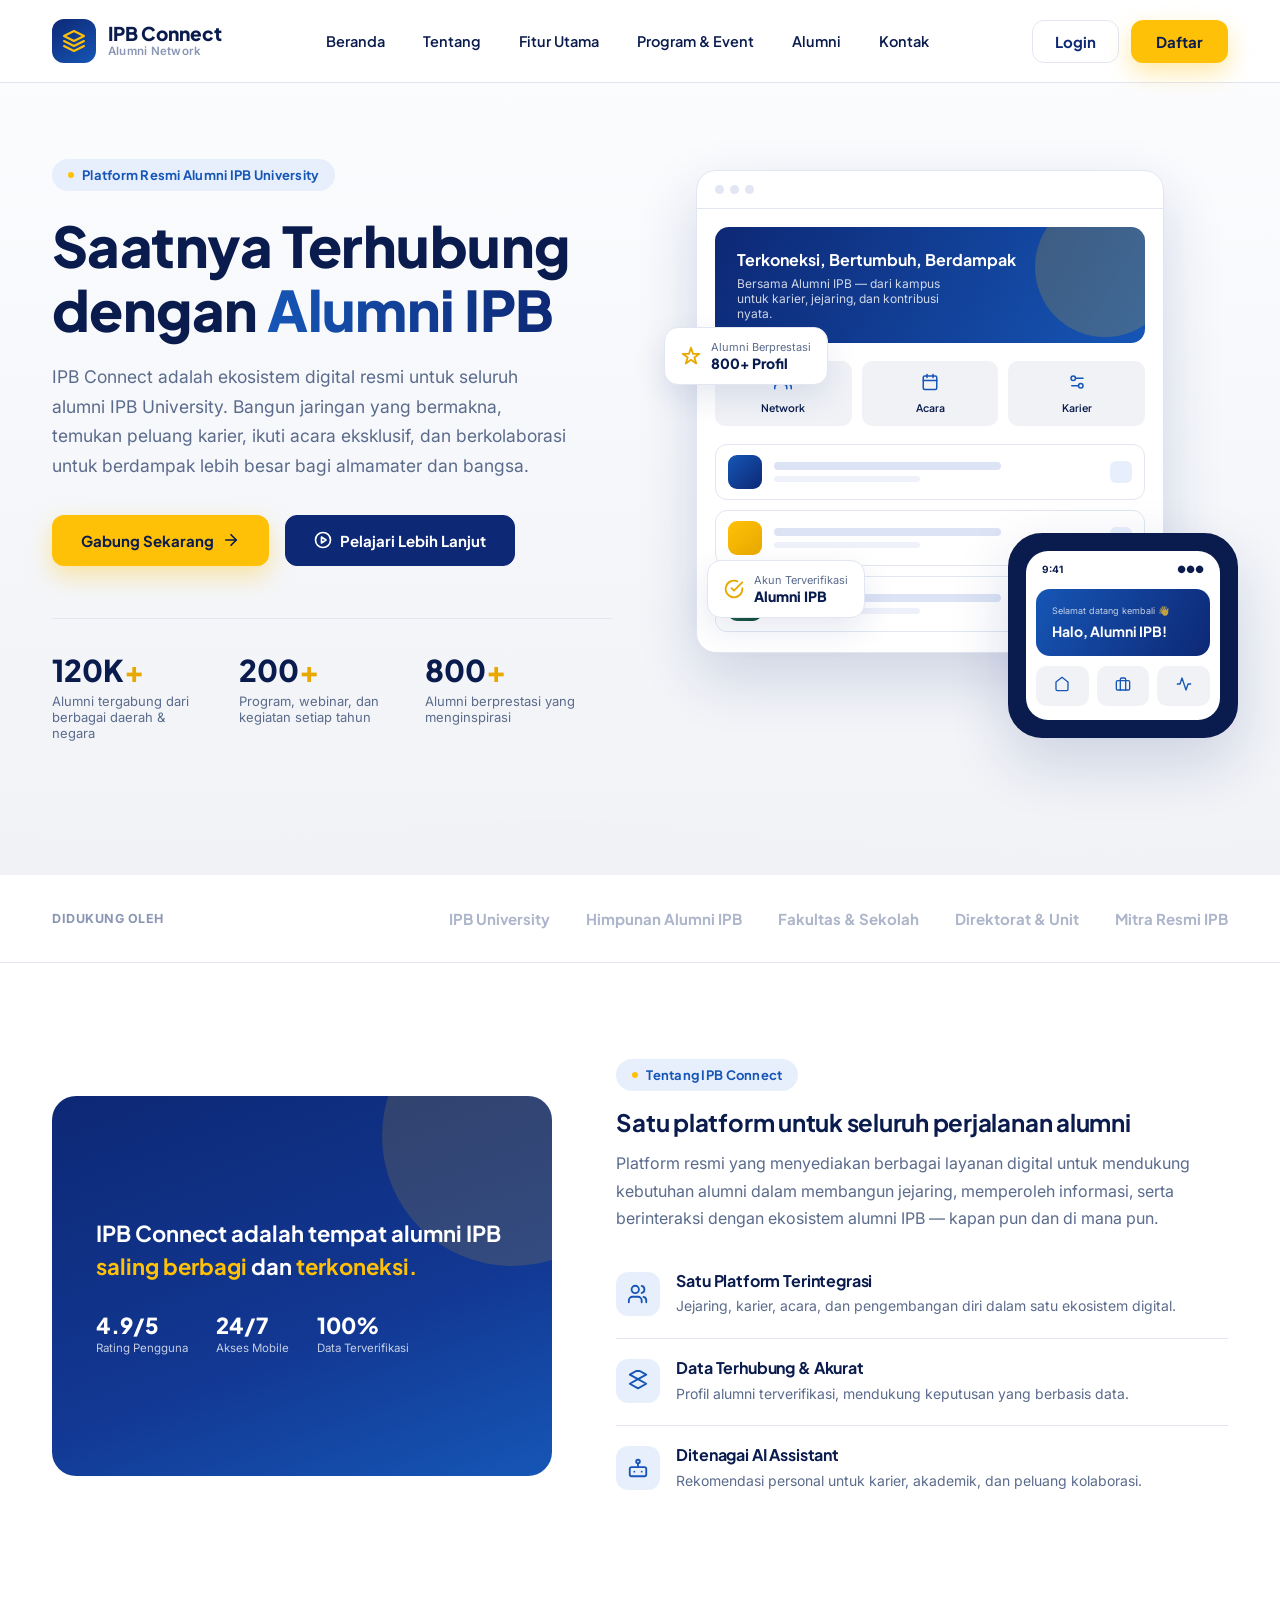
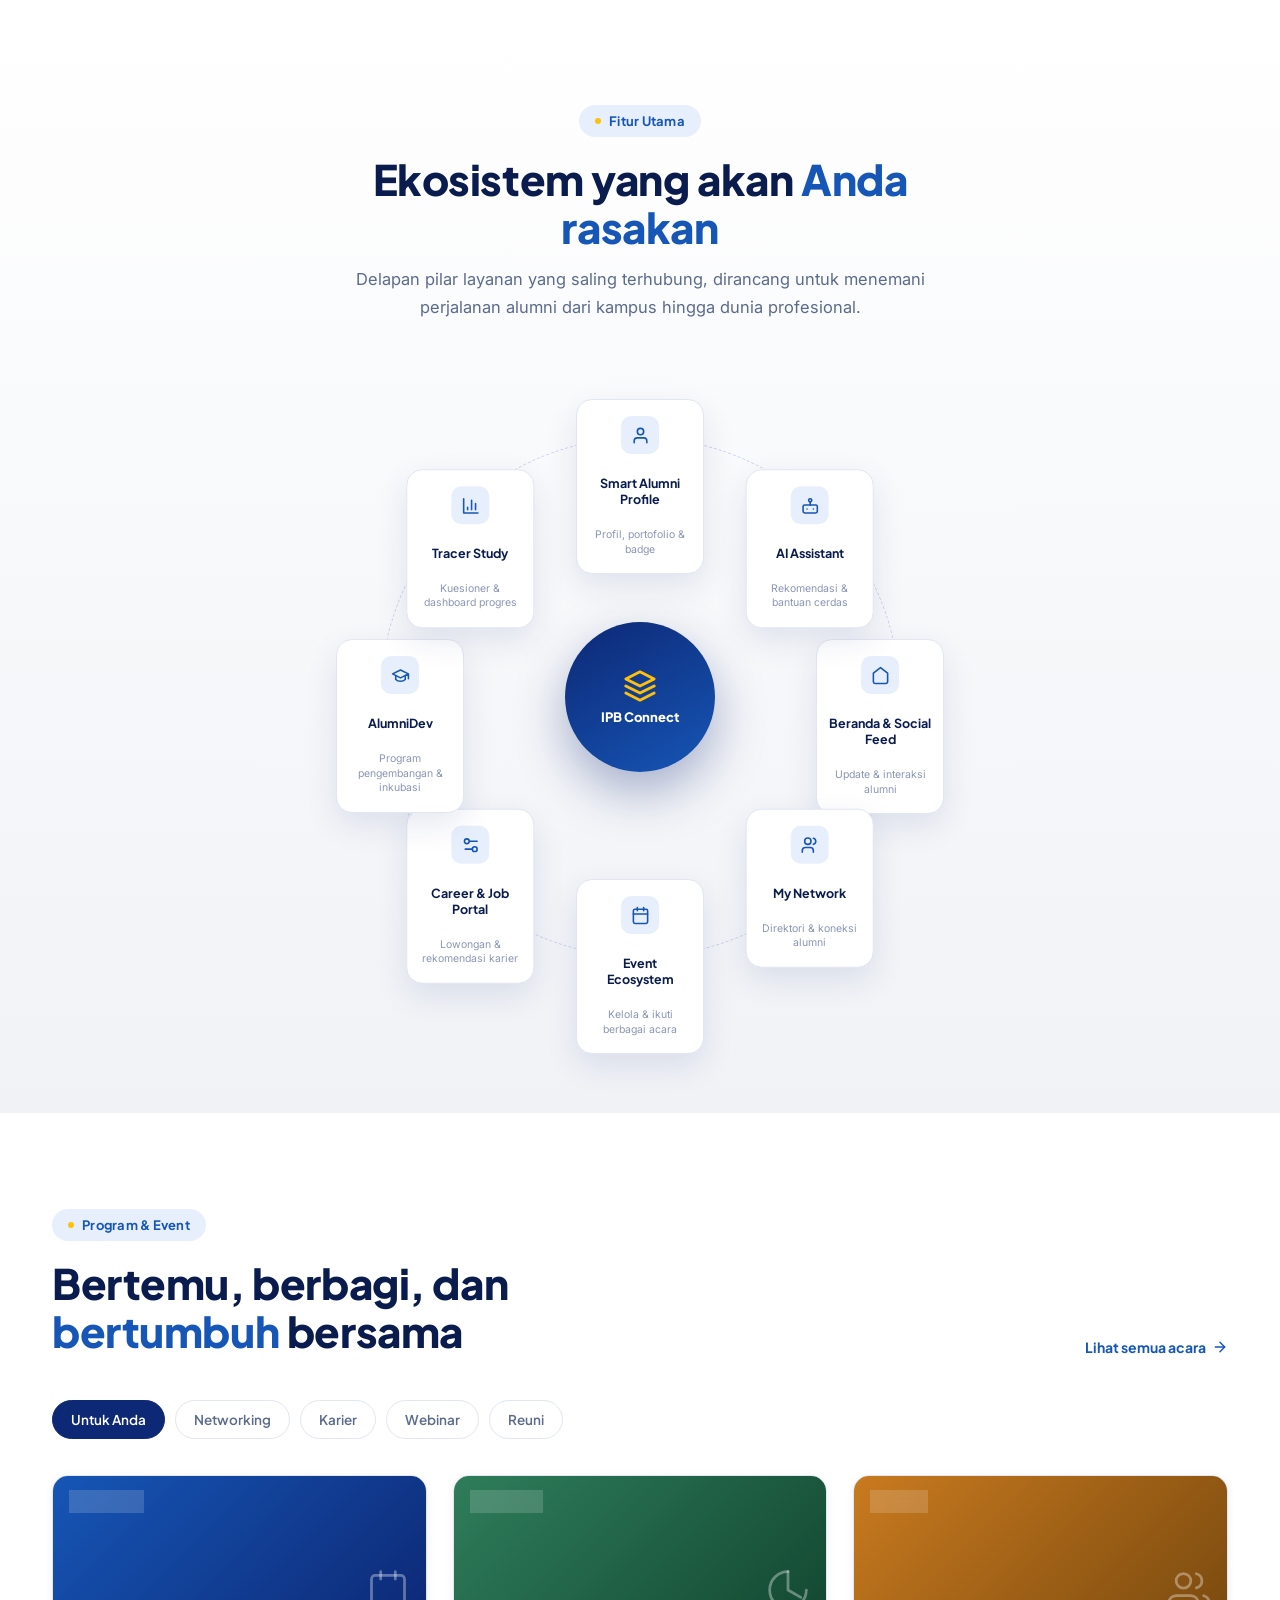
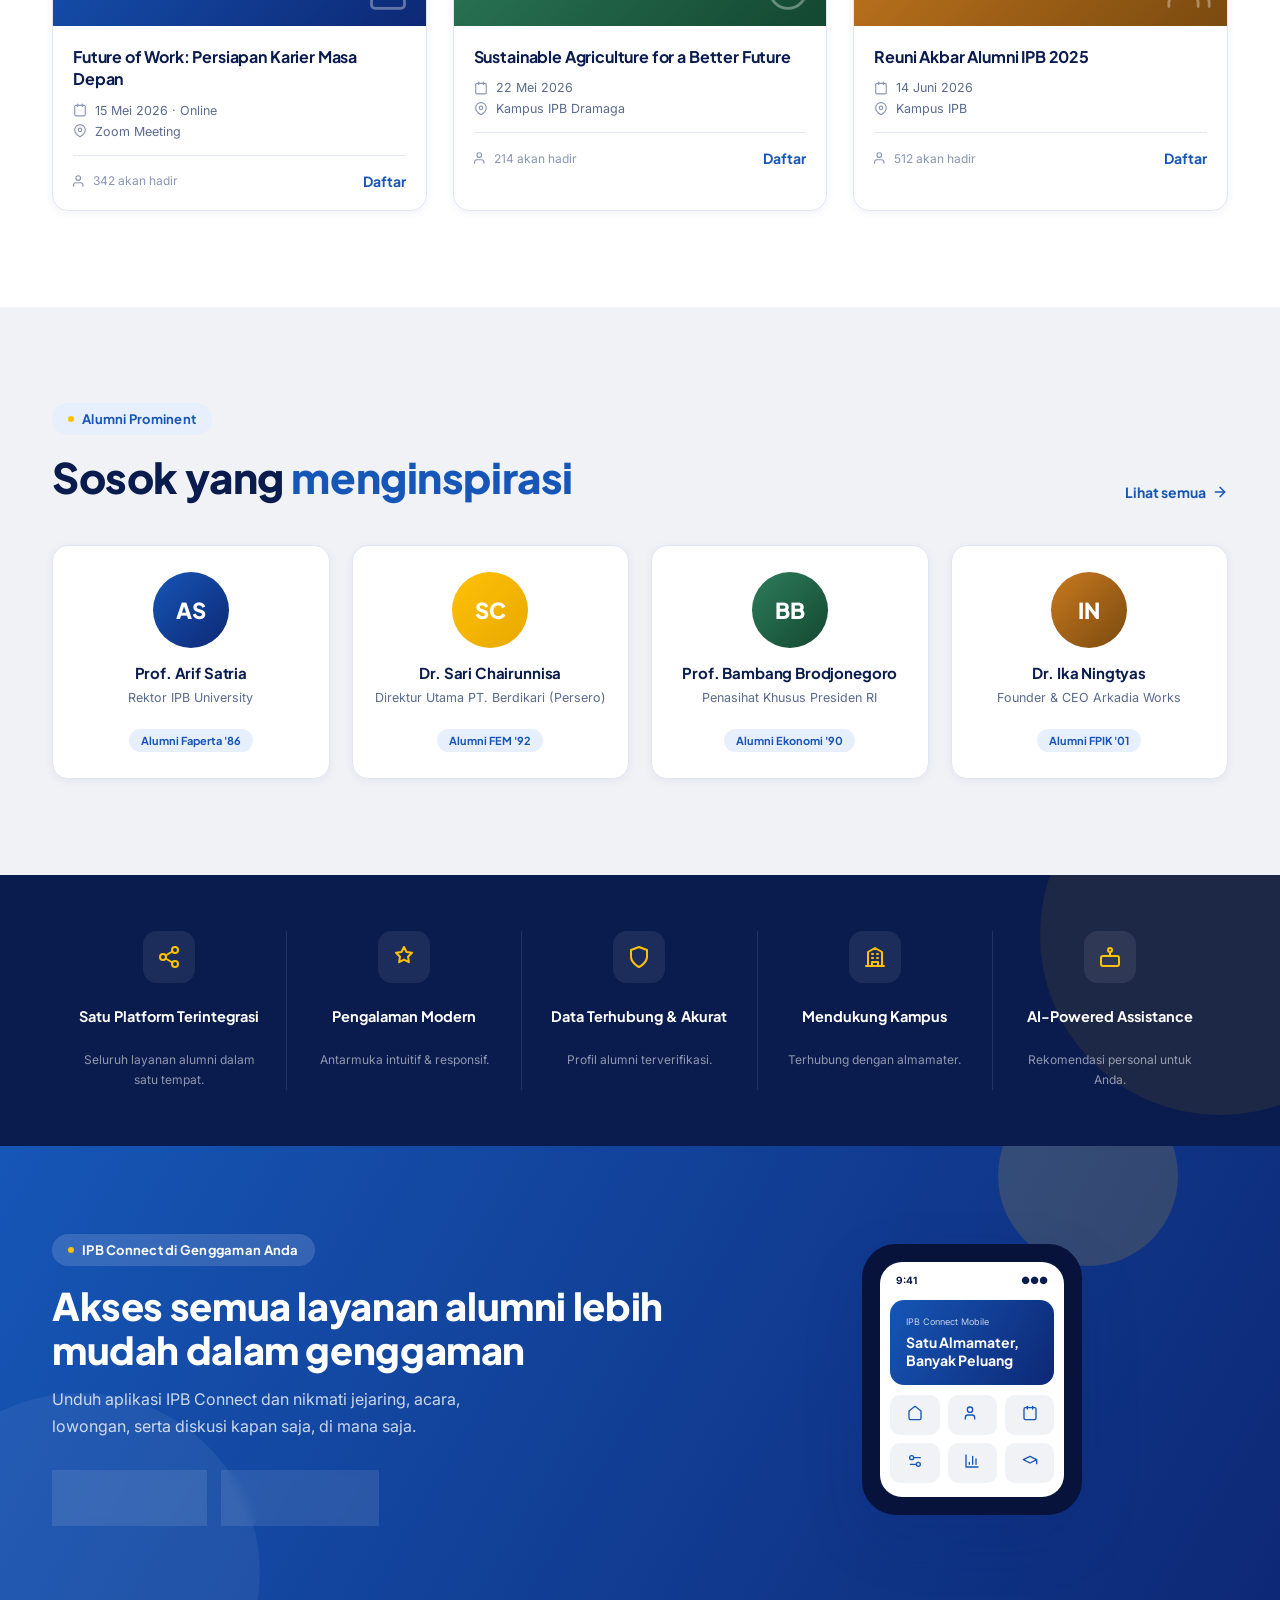
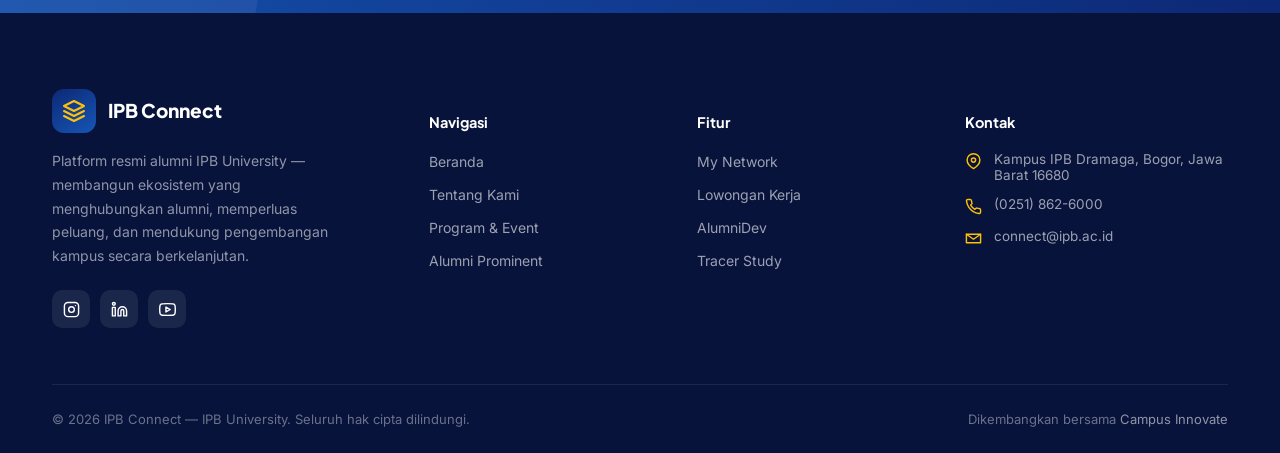
==== index.html @ a11406b7 "Update fmt.Println output from 'Hello' to" ====
<!DOCTYPE html>
<html lang="id">
<head>
<meta charset="UTF-8">
<meta name="viewport" content="width=device-width, initial-scale=1.0">
<title>IPB Connect | Platform Alumni Resmi IPB University</title>
<meta name="description" content="IPB Connect — ekosistem digital yang menghubungkan alumni, mahasiswa, dan civitas akademika IPB University untuk berkembang dan memberi dampak nyata.">
<link rel="preconnect" href="https://fonts.googleapis.com">
<link rel="preconnect" href="https://fonts.gstatic.com" crossorigin>
<link href="https://fonts.googleapis.com/css2?family=Plus+Jakarta+Sans:wght@500;600;700;800&family=Inter:wght@400;500;600;700&display=swap" rel="stylesheet">
<style>
  :root{
    --navy-900:#0A1B4D;
    --navy:#0D2875;
    --navy-700:#123893;
    --blue:#1656B6;
    --blue-100:#E8EFFC;
    --gold:#FFC107;
    --gold-dark:#E8A800;
    --bg:#F0F2F6;
    --white:#FFFFFF;
    --ink:#0A1B4D;
    --muted:#5B6B8C;
    --muted-2:#8A96B3;
    --border:#E1E6F2;
    --radius-sm:10px;
    --radius-md:16px;
    --radius-lg:24px;
    --shadow-sm:0 2px 10px rgba(13,40,117,0.06);
    --shadow-md:0 12px 32px rgba(13,40,117,0.10);
    --shadow-lg:0 24px 60px rgba(13,40,117,0.16);
    --container:1240px;
  }

  *,*::before,*::after{box-sizing:border-box;}
  html{scroll-behavior:smooth;}
  body{
    margin:0;
    font-family:'Inter',sans-serif;
    color:var(--ink);
    background:var(--white);
    -webkit-font-smoothing:antialiased;
    overflow-x:hidden;
  }
  h1,h2,h3,h4{
    font-family:'Plus Jakarta Sans',sans-serif;
    margin:0;
    line-height:1.15;
    letter-spacing:-0.01em;
    color:var(--navy-900);
  }
  p{margin:0;color:var(--muted);line-height:1.7;}
  a{text-decoration:none;color:inherit;}
  ul{list-style:none;margin:0;padding:0;}
  img{max-width:100%;display:block;}
  button{font-family:inherit;cursor:pointer;}
  .container{max-width:var(--container);margin:0 auto;padding:0 32px;}
  .eyebrow{
    display:inline-flex;align-items:center;gap:8px;
    background:var(--blue-100);color:var(--blue);
    font-weight:700;font-size:13px;letter-spacing:0.02em;
    padding:8px 16px;border-radius:999px;
    font-family:'Plus Jakarta Sans',sans-serif;
  }
  .eyebrow .dot{width:6px;height:6px;border-radius:50%;background:var(--gold);}
  .section{padding:96px 0;}
  .section-head{max-width:640px;margin:0 0 56px;}
  .section-head.center{margin-left:auto;margin-right:auto;text-align:center;}
  .section-head h2{font-size:clamp(28px,3.4vw,42px);font-weight:800;}
  .section-head h2 .accent{color:var(--blue);}
  .section-head p{margin-top:14px;font-size:16.5px;}
  .btn{
    display:inline-flex;align-items:center;justify-content:center;gap:8px;
    font-family:'Plus Jakarta Sans',sans-serif;font-weight:700;font-size:15px;
    padding:15px 28px;border-radius:12px;border:1.5px solid transparent;
    transition:transform .18s ease, box-shadow .18s ease, background .18s ease, color .18s ease;
    white-space:nowrap;
  }
  .btn svg{width:18px;height:18px;flex-shrink:0;}
  .btn-gold{background:var(--gold);color:var(--navy-900);box-shadow:0 10px 24px rgba(255,193,7,0.35);}
  .btn-gold:hover{transform:translateY(-2px);box-shadow:0 14px 30px rgba(255,193,7,0.45);}
  .btn-ghost{background:transparent;color:var(--white);border-color:rgba(255,255,255,0.35);}
  .btn-ghost:hover{background:rgba(255,255,255,0.1);border-color:rgba(255,255,255,0.6);}
  .btn-outline-navy{background:transparent;color:var(--navy);border-color:var(--border);}
  .btn-outline-navy:hover{border-color:var(--blue);color:var(--blue);}
  .btn-navy{background:var(--navy);color:var(--white);}
  .btn-navy:hover{background:var(--navy-700);transform:translateY(-2px);}
  .btn-sm{padding:10px 18px;font-size:13.5px;border-radius:9px;}

  /* ===== decorative leaf watermark ===== */
  .leaf-wm{position:absolute;opacity:0.05;pointer-events:none;z-index:0;}

  /* ===== HEADER ===== */
  header{
    position:sticky;top:0;z-index:100;
    background:rgba(255,255,255,0.88);
    backdrop-filter:blur(14px);
    border-bottom:1px solid var(--border);
  }
  .nav{display:flex;align-items:center;justify-content:space-between;height:82px;}
  .brand{display:flex;align-items:center;gap:12px;}
  .brand-mark{
    width:44px;height:44px;border-radius:12px;
    background:linear-gradient(145deg,var(--navy),var(--blue));
    display:flex;align-items:center;justify-content:center;flex-shrink:0;
  }
  .brand-mark svg{width:24px;height:24px;color:var(--gold);}
  .brand-text{display:flex;flex-direction:column;line-height:1.15;}
  .brand-text .name{font-family:'Plus Jakarta Sans',sans-serif;font-weight:800;font-size:19px;color:var(--navy-900);}
  .brand-text .tag{font-size:11.5px;color:var(--muted-2);font-weight:600;letter-spacing:0.02em;}
  .nav-links{display:flex;align-items:center;gap:38px;}
  .nav-links a{
    font-family:'Plus Jakarta Sans',sans-serif;font-weight:600;font-size:14.5px;
    color:var(--navy-900);position:relative;padding:6px 0;
    transition:color .18s ease;
  }
  .nav-links a:hover{color:var(--blue);}
  .nav-links a::after{
    content:'';position:absolute;left:0;bottom:-2px;width:0;height:2px;background:var(--gold);
    transition:width .2s ease;
  }
  .nav-links a:hover::after{width:100%;}
  .nav-actions{display:flex;align-items:center;gap:12px;}
  .nav-actions .btn-outline-navy{padding:11px 22px;}
  .nav-actions .btn-gold{padding:11px 24px;}
  .nav-toggle{display:none;background:none;border:none;padding:8px;color:var(--navy-900);}
  .nav-toggle svg{width:26px;height:26px;}

  /* ===== HERO ===== */
  .hero{
    position:relative;
    background:linear-gradient(180deg,#FBFCFE 0%,var(--bg) 100%);
    padding:76px 0 0;
    overflow:hidden;
  }
  .hero-grid{
    display:grid;grid-template-columns:1.05fr 0.95fr;gap:56px;align-items:center;
    position:relative;z-index:2;
  }
  .hero-copy h1{font-size:clamp(36px,4.6vw,56px);font-weight:800;margin-top:22px;}
  .hero-copy h1 .accent{
    background:linear-gradient(90deg,var(--blue),var(--navy));
    -webkit-background-clip:text;background-clip:text;color:transparent;
  }
  .hero-copy p.lede{font-size:17.5px;margin-top:20px;max-width:520px;}
  .hero-actions{display:flex;gap:16px;margin-top:34px;flex-wrap:wrap;}
  .hero-actions .btn-ghost{background:var(--navy);color:var(--white);border-color:var(--navy);}
  .hero-actions .btn-ghost:hover{background:var(--navy-700);}

  .hero-stats{display:flex;gap:0;margin-top:52px;border-top:1px solid var(--border);padding-top:32px;max-width:560px;}
  .hero-stat{flex:1;padding-right:24px;}
  .hero-stat .num{font-family:'Plus Jakarta Sans',sans-serif;font-weight:800;font-size:30px;color:var(--navy-900);}
  .hero-stat .num .plus{color:var(--gold-dark);}
  .hero-stat .label{font-size:13px;color:var(--muted);margin-top:4px;max-width:150px;}

  /* hero visual mockup */
  .hero-visual{position:relative;height:560px;}
  .device-card{
    position:absolute;top:0;left:0;width:88%;
    background:var(--white);border-radius:20px;box-shadow:var(--shadow-lg);
    border:1px solid var(--border);overflow:hidden;
  }
  .device-topbar{display:flex;align-items:center;gap:6px;padding:14px 18px;border-bottom:1px solid var(--border);}
  .device-topbar span{width:9px;height:9px;border-radius:50%;background:var(--border);}
  .device-hero-banner{
    margin:18px;border-radius:14px;
    background:linear-gradient(120deg,var(--navy) 0%,var(--blue) 100%);
    padding:22px;color:#fff;position:relative;overflow:hidden;
  }
  .device-hero-banner::after{
    content:'';position:absolute;right:-30px;top:-30px;width:140px;height:140px;border-radius:50%;
    background:rgba(255,193,7,0.18);
  }
  .device-hero-banner .t1{font-family:'Plus Jakarta Sans',sans-serif;font-weight:700;font-size:16px;}
  .device-hero-banner .t2{font-size:12px;opacity:0.8;margin-top:6px;max-width:220px;}
  .device-chip-row{display:flex;gap:10px;padding:0 18px 18px;}
  .device-chip{
    flex:1;background:var(--bg);border-radius:10px;padding:12px 10px;text-align:center;
  }
  .device-chip svg{width:18px;height:18px;color:var(--blue);margin:0 auto 6px;}
  .device-chip span{display:block;font-size:10.5px;font-weight:600;color:var(--navy-900);font-family:'Plus Jakarta Sans',sans-serif;}
  .device-list{padding:0 18px 20px;display:flex;flex-direction:column;gap:10px;}
  .device-row{display:flex;align-items:center;gap:12px;padding:10px 12px;border:1px solid var(--border);border-radius:12px;}
  .device-row .avatar{width:34px;height:34px;border-radius:9px;flex-shrink:0;}
  .device-row .lines{flex:1;}
  .device-row .lines .l1{height:8px;width:70%;background:#DCE3F5;border-radius:4px;}
  .device-row .lines .l2{height:6px;width:45%;background:#EEF1F9;border-radius:4px;margin-top:6px;}
  .device-row .badge{width:22px;height:22px;border-radius:6px;background:var(--blue-100);flex-shrink:0;}

  .phone-card{
    position:absolute;bottom:-8px;right:-10px;width:230px;
    background:var(--navy-900);border-radius:34px;padding:12px;box-shadow:var(--shadow-lg);
    border:6px solid var(--navy-900);
  }
  .phone-screen{background:var(--white);border-radius:22px;overflow:hidden;}
  .phone-status{display:flex;justify-content:space-between;padding:12px 16px 4px;font-size:10px;font-weight:700;color:var(--navy-900);}
  .phone-app-top{
    background:linear-gradient(120deg,var(--blue),var(--navy));
    margin:10px;border-radius:14px;padding:16px;color:#fff;
  }
  .phone-app-top .p1{font-size:9px;opacity:0.75;}
  .phone-app-top .p2{font-family:'Plus Jakarta Sans',sans-serif;font-weight:700;font-size:14px;margin-top:6px;}
  .phone-grid{display:grid;grid-template-columns:repeat(3,1fr);gap:8px;padding:0 10px 14px;}
  .phone-icon{background:var(--bg);border-radius:10px;padding:10px 4px;text-align:center;}
  .phone-icon svg{width:16px;height:16px;color:var(--blue);}

  .float-badge{
    position:absolute;background:var(--white);border-radius:14px;box-shadow:var(--shadow-md);
    padding:12px 16px;display:flex;align-items:center;gap:10px;border:1px solid var(--border);
    animation:float 5s ease-in-out infinite;
  }
  .float-badge.b1{top:28%;left:-6%;animation-delay:0s;}
  .float-badge.b2{bottom:20%;left:2%;animation-delay:1.4s;}
  .float-badge svg{width:20px;height:20px;color:var(--gold-dark);flex-shrink:0;}
  .float-badge .ft{font-size:11px;color:var(--muted);}
  .float-badge .fv{font-family:'Plus Jakarta Sans',sans-serif;font-weight:800;font-size:14px;color:var(--navy-900);}
  @keyframes float{0%,100%{transform:translateY(0);}50%{transform:translateY(-10px);}}

  .hero-wave{display:block;width:100%;margin-top:64px;}

  /* ===== LOGO / TRUST STRIP ===== */
  .trust-strip{padding:34px 0;border-bottom:1px solid var(--border);}
  .trust-strip .container{display:flex;align-items:center;gap:40px;flex-wrap:wrap;justify-content:space-between;}
  .trust-strip .label{font-size:12.5px;font-weight:700;color:var(--muted-2);letter-spacing:0.04em;text-transform:uppercase;white-space:nowrap;}
  .trust-logos{display:flex;gap:36px;flex-wrap:wrap;align-items:center;}
  .trust-logos span{font-family:'Plus Jakarta Sans',sans-serif;font-weight:700;color:var(--muted-2);font-size:15px;opacity:0.7;}

  /* ===== ABOUT ===== */
  .about{background:var(--white);}
  .about-grid{display:grid;grid-template-columns:0.9fr 1.1fr;gap:64px;align-items:center;}
  .about-visual{position:relative;}
  .about-panel{
    background:linear-gradient(160deg,var(--navy) 0%,var(--navy-700) 60%, var(--blue) 100%);
    border-radius:var(--radius-lg);padding:44px;color:#fff;position:relative;overflow:hidden;min-height:380px;
    display:flex;flex-direction:column;justify-content:center;gap:22px;
  }
  .about-panel::before{
    content:'';position:absolute;width:260px;height:260px;border-radius:50%;
    background:rgba(255,193,7,0.14);top:-90px;right:-90px;
  }
  .about-panel .quote{font-family:'Plus Jakarta Sans',sans-serif;font-weight:700;font-size:22px;line-height:1.5;position:relative;z-index:1;}
  .about-panel .quote .hl{color:var(--gold);}
  .about-mini-stats{display:flex;gap:28px;position:relative;z-index:1;margin-top:6px;}
  .about-mini-stats div .n{font-family:'Plus Jakarta Sans',sans-serif;font-weight:800;font-size:22px;}
  .about-mini-stats div .l{font-size:11.5px;opacity:0.75;margin-top:2px;}
  .about-copy .feature-line{display:flex;gap:16px;padding:20px 0;border-bottom:1px solid var(--border);}
  .about-copy .feature-line:last-child{border-bottom:none;}
  .about-copy .feature-line .ic{
    width:44px;height:44px;border-radius:12px;background:var(--blue-100);color:var(--blue);
    display:flex;align-items:center;justify-content:center;flex-shrink:0;
  }
  .about-copy .feature-line .ic svg{width:22px;height:22px;}
  .about-copy .feature-line h4{font-size:16px;font-weight:700;}
  .about-copy .feature-line p{font-size:14px;margin-top:4px;}

  /* ===== ECOSYSTEM (signature orbit) ===== */
  .ecosystem{background:linear-gradient(180deg,var(--white),var(--bg));position:relative;}
  .orbit-wrap{position:relative;width:100%;max-width:640px;height:640px;margin:0 auto;}
  .orbit-ring{position:absolute;top:50%;left:50%;border:1.5px dashed #C9D3EC;border-radius:50%;transform:translate(-50%,-50%);}
  .orbit-ring.r1{width:520px;height:520px;}
  .orbit-center{
    position:absolute;top:50%;left:50%;transform:translate(-50%,-50%);
    width:150px;height:150px;border-radius:50%;
    background:linear-gradient(150deg,var(--navy),var(--blue));
    display:flex;flex-direction:column;align-items:center;justify-content:center;gap:6px;
    box-shadow:0 20px 50px rgba(13,40,117,0.35);z-index:3;color:#fff;text-align:center;
  }
  .orbit-center svg{width:34px;height:34px;color:var(--gold);}
  .orbit-center span{font-family:'Plus Jakarta Sans',sans-serif;font-weight:800;font-size:13px;}
  .orbit-node{
    position:absolute;top:50%;left:50%;width:128px;margin-top:-58px;margin-left:-64px;
    background:#fff;border-radius:16px;padding:16px 12px;text-align:center;
    box-shadow:var(--shadow-md);border:1px solid var(--border);z-index:2;
    transition:transform .25s ease, box-shadow .25s ease;
    transform:rotate(var(--angle)) translate(240px) rotate(calc(-1 * var(--angle)));
  }
  .orbit-node:hover{box-shadow:var(--shadow-lg);transform:var(--hover-transform);}
  .orbit-node .ic{
    width:38px;height:38px;border-radius:10px;background:var(--blue-100);color:var(--blue);
    display:flex;align-items:center;justify-content:center;margin:0 auto 10px;
  }
  .orbit-node .ic svg{width:19px;height:19px;}
  .orbit-node h5{font-family:'Plus Jakarta Sans',sans-serif;font-weight:700;font-size:12.5px;color:var(--navy-900);}
  .orbit-node p{font-size:10.5px;margin-top:4px;line-height:1.4;color:var(--muted-2);}

  .ecosystem-grid-mobile{display:none;grid-template-columns:repeat(2,1fr);gap:14px;}
  .eco-card-m{background:#fff;border:1px solid var(--border);border-radius:14px;padding:18px;box-shadow:var(--shadow-sm);}
  .eco-card-m .ic{width:36px;height:36px;border-radius:9px;background:var(--blue-100);color:var(--blue);display:flex;align-items:center;justify-content:center;margin-bottom:10px;}
  .eco-card-m .ic svg{width:18px;height:18px;}
  .eco-card-m h5{font-family:'Plus Jakarta Sans',sans-serif;font-weight:700;font-size:13.5px;}
  .eco-card-m p{font-size:11.5px;margin-top:5px;}

  /* ===== PROGRAMS ===== */
  .programs{background:var(--white);}
  .section-head-row{display:flex;justify-content:space-between;align-items:flex-end;margin-bottom:44px;gap:24px;flex-wrap:wrap;}
  .tabs{display:flex;gap:10px;flex-wrap:wrap;margin-bottom:36px;}
  .tab{
    font-family:'Plus Jakarta Sans',sans-serif;font-weight:600;font-size:13.5px;
    padding:10px 18px;border-radius:999px;border:1px solid var(--border);color:var(--muted);
    display:flex;align-items:center;gap:6px;
  }
  .tab.active{background:var(--navy);color:#fff;border-color:var(--navy);}
  .card-grid{display:grid;grid-template-columns:repeat(3,1fr);gap:26px;}
  .event-card{
    border-radius:var(--radius-md);overflow:hidden;border:1px solid var(--border);
    background:#fff;box-shadow:var(--shadow-sm);transition:transform .2s ease, box-shadow .2s ease;
  }
  .event-card:hover{transform:translateY(-6px);box-shadow:var(--shadow-md);}
  .event-thumb{
    height:150px;position:relative;display:flex;align-items:flex-end;padding:16px;
  }
  .event-thumb.c1{background:linear-gradient(135deg,#1656B6,#0D2875);}
  .event-thumb.c2{background:linear-gradient(135deg,#2E7D5B,#134731);}
  .event-thumb.c3{background:linear-gradient(135deg,#C97A1F,#7A4A0F);}
  .event-tag{
    background:rgba(255,255,255,0.16);backdrop-filter:blur(6px);color:#fff;font-size:10.5px;font-weight:700;
    padding:5px 12px;border-radius:999px;font-family:'Plus Jakarta Sans',sans-serif;letter-spacing:0.03em;
    position:absolute;top:14px;left:16px;
  }
  .event-thumb svg{width:44px;height:44px;color:rgba(255,255,255,0.35);position:absolute;right:16px;bottom:14px;}
  .event-body{padding:20px;}
  .event-body h4{font-size:16px;font-weight:700;line-height:1.4;}
  .event-meta{display:flex;flex-direction:column;gap:6px;margin-top:12px;}
  .event-meta .row{display:flex;align-items:center;gap:8px;font-size:12.5px;color:var(--muted);}
  .event-meta .row svg{width:14px;height:14px;color:var(--muted-2);flex-shrink:0;}
  .event-footer{display:flex;justify-content:space-between;align-items:center;margin-top:16px;padding-top:16px;border-top:1px solid var(--border);}
  .event-footer .attendees{font-size:12px;color:var(--muted-2);display:flex;align-items:center;gap:6px;}
  .event-footer .attendees svg{width:14px;height:14px;}
  .link-arrow{display:inline-flex;align-items:center;gap:6px;font-family:'Plus Jakarta Sans',sans-serif;font-weight:700;font-size:14px;color:var(--blue);}
  .link-arrow svg{width:16px;height:16px;transition:transform .2s ease;}
  .link-arrow:hover svg{transform:translateX(3px);}

  /* ===== ALUMNI PROMINENT ===== */
  .alumni{background:var(--bg);}
  .alumni-grid{display:grid;grid-template-columns:repeat(4,1fr);gap:22px;}
  .alumni-card{
    background:#fff;border-radius:var(--radius-md);padding:26px 20px;text-align:center;
    border:1px solid var(--border);box-shadow:var(--shadow-sm);transition:transform .2s ease;
  }
  .alumni-card:hover{transform:translateY(-6px);box-shadow:var(--shadow-md);}
  .alumni-avatar{
    width:76px;height:76px;border-radius:50%;margin:0 auto 16px;
    display:flex;align-items:center;justify-content:center;
    font-family:'Plus Jakarta Sans',sans-serif;font-weight:800;font-size:22px;color:#fff;
  }
  .alumni-card h4{font-size:15px;font-weight:700;}
  .alumni-card .role{font-size:12.5px;color:var(--muted);margin-top:6px;min-height:32px;}
  .alumni-card .batch{
    display:inline-block;margin-top:10px;font-size:11px;font-weight:700;color:var(--blue);
    background:var(--blue-100);padding:5px 12px;border-radius:999px;font-family:'Plus Jakarta Sans',sans-serif;
  }

  /* ===== BENEFITS STRIP ===== */
  .benefits{background:var(--navy-900);position:relative;overflow:hidden;}
  .benefits::before{
    content:'';position:absolute;top:-120px;right:-120px;width:360px;height:360px;border-radius:50%;
    background:rgba(255,193,7,0.08);
  }
  .benefits-grid{display:grid;grid-template-columns:repeat(5,1fr);gap:0;position:relative;z-index:1;}
  .benefit-item{padding:0 20px;border-right:1px solid rgba(255,255,255,0.1);text-align:center;}
  .benefit-item:last-child{border-right:none;}
  .benefit-item .ic{
    width:52px;height:52px;border-radius:14px;background:rgba(255,255,255,0.08);
    display:flex;align-items:center;justify-content:center;margin:0 auto 16px;color:var(--gold);
  }
  .benefit-item .ic svg{width:24px;height:24px;}
  .benefit-item h5{font-family:'Plus Jakarta Sans',sans-serif;font-weight:700;font-size:14.5px;color:#fff;}
  .benefit-item p{font-size:12px;margin-top:8px;color:rgba(255,255,255,0.55);}

  /* ===== APP CTA ===== */
  .app-cta{background:linear-gradient(120deg,var(--blue) 0%, var(--navy) 100%);position:relative;overflow:hidden;}
  .app-cta::before{content:'';position:absolute;left:-100px;bottom:-140px;width:360px;height:360px;border-radius:50%;background:rgba(255,255,255,0.06);}
  .app-cta::after{content:'';position:absolute;right:8%;top:-60px;width:180px;height:180px;border-radius:50%;background:rgba(255,193,7,0.15);}
  .app-cta-grid{display:grid;grid-template-columns:1.1fr 0.9fr;gap:40px;align-items:center;position:relative;z-index:1;}
  .app-cta h2{color:#fff;font-size:clamp(26px,3vw,38px);font-weight:800;}
  .app-cta p{color:rgba(255,255,255,0.78);margin-top:14px;max-width:440px;font-size:16px;}
  .store-badges{display:flex;gap:14px;margin-top:30px;flex-wrap:wrap;}
  .store-badge{
    display:flex;align-items:center;gap:10px;background:rgba(255,255,255,0.1);border:1px solid rgba(255,255,255,0.25);
    border-radius:12px;padding:11px 20px;color:#fff;backdrop-filter:blur(4px);
  }
  .store-badge svg{width:24px;height:24px;}
  .store-badge .s1{font-size:9.5px;opacity:0.8;display:block;}
  .store-badge .s2{font-family:'Plus Jakarta Sans',sans-serif;font-weight:700;font-size:14px;}
  .app-cta-visual{display:flex;justify-content:center;position:relative;}
  .app-cta-visual .phone-card{position:static;width:220px;}

  /* ===== FOOTER ===== */
  footer{background:#08133C;color:rgba(255,255,255,0.65);padding:76px 0 0;}
  .footer-grid{display:grid;grid-template-columns:1.5fr 1fr 1fr 1.2fr;gap:48px;padding-bottom:56px;border-bottom:1px solid rgba(255,255,255,0.08);}
  .footer-brand .brand-text .name{color:#fff;}
  .footer-brand p{margin-top:16px;font-size:14px;line-height:1.7;max-width:300px;color:rgba(255,255,255,0.55);}
  .footer-social{display:flex;gap:10px;margin-top:22px;}
  .footer-social a{
    width:38px;height:38px;border-radius:10px;background:rgba(255,255,255,0.08);
    display:flex;align-items:center;justify-content:center;transition:background .2s ease;
  }
  .footer-social a:hover{background:var(--blue);}
  .footer-social svg{width:17px;height:17px;color:#fff;}
  .footer-col h5{font-family:'Plus Jakarta Sans',sans-serif;font-weight:700;font-size:14.5px;color:#fff;margin-bottom:20px;}
  .footer-col ul li{margin-bottom:13px;}
  .footer-col ul li a{font-size:14px;color:rgba(255,255,255,0.6);transition:color .2s ease;}
  .footer-col ul li a:hover{color:var(--gold);}
  .footer-contact li{display:flex;gap:12px;margin-bottom:16px;font-size:13.5px;color:rgba(255,255,255,0.6);}
  .footer-contact li svg{width:17px;height:17px;color:var(--gold);flex-shrink:0;margin-top:2px;}
  .footer-bottom{display:flex;justify-content:space-between;align-items:center;padding:26px 0;font-size:13px;color:rgba(255,255,255,0.4);flex-wrap:wrap;gap:10px;}
  .footer-bottom a{color:rgba(255,255,255,0.55);}

  /* ===== reveal animation ===== */
  .reveal{opacity:0;transform:translateY(24px);transition:opacity .7s ease, transform .7s ease;}
  .reveal.in{opacity:1;transform:translateY(0);}

  @media (prefers-reduced-motion: reduce){
    html{scroll-behavior:auto;}
    .reveal{opacity:1;transform:none;transition:none;}
    .float-badge{animation:none;}
  }

  /* ===== RESPONSIVE ===== */
  @media (max-width:1024px){
    .hero-grid{grid-template-columns:1fr;}
    .hero-visual{height:460px;max-width:460px;margin:0 auto;}
    .about-grid{grid-template-columns:1fr;}
    .about-visual{order:2;}
    .card-grid{grid-template-columns:repeat(2,1fr);}
    .alumni-grid{grid-template-columns:repeat(2,1fr);}
    .benefits-grid{grid-template-columns:repeat(3,1fr);row-gap:36px;}
    .benefit-item:nth-child(3){border-right:none;}
    .app-cta-grid{grid-template-columns:1fr;}
    .app-cta-visual{display:none;}
    .footer-grid{grid-template-columns:1fr 1fr;row-gap:40px;}
  }
  @media (max-width:860px){
    .nav-links, .nav-actions{display:none;}
    .nav-toggle{display:flex;}
    .orbit-wrap{display:none;}
    .ecosystem-grid-mobile{display:grid;}
  }
  @media (max-width:640px){
    .container{padding:0 20px;}
    .section{padding:64px 0;}
    .hero{padding-top:24px;}
    .hero-stats{flex-direction:column;gap:18px;}
    .hero-stat{padding-right:0;}
    .card-grid{grid-template-columns:1fr;}
    .alumni-grid{grid-template-columns:1fr 1fr;}
    .benefits-grid{grid-template-columns:1fr 1fr;}
    .benefit-item{border-right:none !important;margin-bottom:12px;}
    .footer-grid{grid-template-columns:1fr;}
    .trust-strip .container{flex-direction:column;align-items:flex-start;gap:18px;}
    .phone-card{width:170px;right:0;}
    .float-badge{padding:9px 12px;}
    .float-badge .fv{font-size:12px;}
  }

  /* ===== mobile nav panel ===== */
  .mobile-panel{
    position:fixed;inset:0;background:var(--navy-900);z-index:200;
    transform:translateX(100%);transition:transform .3s ease;
    display:flex;flex-direction:column;padding:28px 28px 40px;
  }
  .mobile-panel.open{transform:translateX(0);}
  .mobile-panel-top{display:flex;justify-content:space-between;align-items:center;margin-bottom:40px;}
  .mobile-panel .close-btn{background:rgba(255,255,255,0.1);border:none;width:40px;height:40px;border-radius:10px;color:#fff;display:flex;align-items:center;justify-content:center;}
  .mobile-panel .close-btn svg{width:20px;height:20px;}
  .mobile-panel a{
    font-family:'Plus Jakarta Sans',sans-serif;font-weight:700;font-size:22px;color:#fff;
    padding:16px 0;border-bottom:1px solid rgba(255,255,255,0.1);
  }
  .mobile-panel .mp-actions{margin-top:auto;display:flex;flex-direction:column;gap:12px;}
  .mobile-panel .btn-outline-navy{color:#fff;border-color:rgba(255,255,255,0.3);}
</style>
</head>
<body>

<!-- ============ HEADER ============ -->
<header>
  <div class="container nav">
    <a href="#top" class="brand">
      <div class="brand-mark">
        <svg viewBox="0 0 24 24" fill="none" stroke="currentColor" stroke-width="2" stroke-linecap="round" stroke-linejoin="round"><path d="M12 2L2 7l10 5 10-5-10-5z"/><path d="M2 17l10 5 10-5"/><path d="M2 12l10 5 10-5"/></svg>
      </div>
      <div class="brand-text">
        <span class="name">IPB Connect</span>
        <span class="tag">Alumni Network</span>
      </div>
    </a>
    <nav class="nav-links">
      <a href="#top">Beranda</a>
      <a href="#tentang">Tentang</a>
      <a href="#ekosistem">Fitur Utama</a>
      <a href="#program">Program &amp; Event</a>
      <a href="#alumni">Alumni</a>
      <a href="#kontak">Kontak</a>
    </nav>
    <div class="nav-actions">
      <a href="#" class="btn btn-outline-navy">Login</a>
      <a href="#" class="btn btn-gold">Daftar</a>
    </div>
    <button class="nav-toggle" id="navToggle" aria-label="Buka menu">
      <svg viewBox="0 0 24 24" fill="none" stroke="currentColor" stroke-width="2" stroke-linecap="round" stroke-linejoin="round"><line x1="3" y1="6" x2="21" y2="6"/><line x1="3" y1="12" x2="21" y2="12"/><line x1="3" y1="18" x2="21" y2="18"/></svg>
    </button>
  </div>
</header>

<!-- mobile panel -->
<div class="mobile-panel" id="mobilePanel">
  <div class="mobile-panel-top">
    <div class="brand">
      <div class="brand-mark"><svg viewBox="0 0 24 24" fill="none" stroke="currentColor" stroke-width="2" stroke-linecap="round" stroke-linejoin="round"><path d="M12 2L2 7l10 5 10-5-10-5z"/><path d="M2 17l10 5 10-5"/><path d="M2 12l10 5 10-5"/></svg></div>
      <div class="brand-text"><span class="name" style="color:#fff;">IPB Connect</span></div>
    </div>
    <button class="close-btn" id="navClose"><svg viewBox="0 0 24 24" fill="none" stroke="currentColor" stroke-width="2" stroke-linecap="round" stroke-linejoin="round"><line x1="18" y1="6" x2="6" y2="18"/><line x1="6" y1="6" x2="18" y2="18"/></svg></button>
  </div>
  <a href="#top">Beranda</a>
  <a href="#tentang">Tentang</a>
  <a href="#ekosistem">Fitur Utama</a>
  <a href="#program">Program &amp; Event</a>
  <a href="#alumni">Alumni</a>
  <a href="#kontak">Kontak</a>
  <div class="mp-actions">
    <a href="#" class="btn btn-outline-navy">Login</a>
    <a href="#" class="btn btn-gold">Daftar Sekarang</a>
  </div>
</div>

<!-- ============ HERO ============ -->
<section class="hero" id="top">
  <div class="container hero-grid">
    <div class="hero-copy reveal">
      <span class="eyebrow"><span class="dot"></span> Platform Resmi Alumni IPB University</span>
      <h1>Saatnya Terhubung dengan <span class="accent">Alumni IPB</span></h1>
      <p class="lede">IPB Connect adalah ekosistem digital resmi untuk seluruh alumni IPB University. Bangun jaringan yang bermakna, temukan peluang karier, ikuti acara eksklusif, dan berkolaborasi untuk berdampak lebih besar bagi almamater dan bangsa.</p>
      <div class="hero-actions">
        <a href="#" class="btn btn-gold">Gabung Sekarang
          <svg viewBox="0 0 24 24" fill="none" stroke="currentColor" stroke-width="2.2" stroke-linecap="round" stroke-linejoin="round"><line x1="5" y1="12" x2="19" y2="12"/><polyline points="12 5 19 12 12 19"/></svg>
        </a>
        <a href="#ekosistem" class="btn btn-ghost">
          <svg viewBox="0 0 24 24" fill="none" stroke="currentColor" stroke-width="2.2" stroke-linecap="round" stroke-linejoin="round"><circle cx="12" cy="12" r="10"/><polygon points="10 8 16 12 10 16 10 8"/></svg>
          Pelajari Lebih Lanjut
        </a>
      </div>
      <div class="hero-stats">
        <div class="hero-stat">
          <div class="num">120K<span class="plus">+</span></div>
          <div class="label">Alumni tergabung dari berbagai daerah &amp; negara</div>
        </div>
        <div class="hero-stat">
          <div class="num">200<span class="plus">+</span></div>
          <div class="label">Program, webinar, dan kegiatan setiap tahun</div>
        </div>
        <div class="hero-stat">
          <div class="num">800<span class="plus">+</span></div>
          <div class="label">Alumni berprestasi yang menginspirasi</div>
        </div>
      </div>
    </div>

    <div class="hero-visual reveal">
      <div class="device-card">
        <div class="device-topbar"><span></span><span></span><span></span></div>
        <div class="device-hero-banner">
          <div class="t1">Terkoneksi, Bertumbuh, Berdampak</div>
          <div class="t2">Bersama Alumni IPB — dari kampus untuk karier, jejaring, dan kontribusi nyata.</div>
        </div>
        <div class="device-chip-row">
          <div class="device-chip">
            <svg viewBox="0 0 24 24" fill="none" stroke="currentColor" stroke-width="2" stroke-linecap="round" stroke-linejoin="round"><path d="M17 21v-2a4 4 0 0 0-4-4H5a4 4 0 0 0-4 4v2"/><circle cx="9" cy="7" r="4"/><path d="M23 21v-2a4 4 0 0 0-3-3.87"/><path d="M16 3.13a4 4 0 0 1 0 7.75"/></svg>
            <span>Network</span>
          </div>
          <div class="device-chip">
            <svg viewBox="0 0 24 24" fill="none" stroke="currentColor" stroke-width="2" stroke-linecap="round" stroke-linejoin="round"><rect x="3" y="4" width="18" height="18" rx="2"/><line x1="16" y1="2" x2="16" y2="6"/><line x1="8" y1="2" x2="8" y2="6"/><line x1="3" y1="10" x2="21" y2="10"/></svg>
            <span>Acara</span>
          </div>
          <div class="device-chip">
            <svg viewBox="0 0 24 24" fill="none" stroke="currentColor" stroke-width="2" stroke-linecap="round" stroke-linejoin="round"><path d="M20 7h-9"/><path d="M14 17H5"/><circle cx="17" cy="17" r="3"/><circle cx="7" cy="7" r="3"/></svg>
            <span>Karier</span>
          </div>
        </div>
        <div class="device-list">
          <div class="device-row">
            <div class="avatar" style="background:linear-gradient(135deg,#1656B6,#0D2875);"></div>
            <div class="lines"><div class="l1"></div><div class="l2"></div></div>
            <div class="badge"></div>
          </div>
          <div class="device-row">
            <div class="avatar" style="background:linear-gradient(135deg,#FFC107,#E8A800);"></div>
            <div class="lines"><div class="l1"></div><div class="l2"></div></div>
            <div class="badge"></div>
          </div>
          <div class="device-row">
            <div class="avatar" style="background:linear-gradient(135deg,#2E7D5B,#134731);"></div>
            <div class="lines"><div class="l1"></div><div class="l2"></div></div>
            <div class="badge"></div>
          </div>
        </div>
      </div>

      <div class="phone-card">
        <div class="phone-screen">
          <div class="phone-status"><span>9:41</span><span>●●●</span></div>
          <div class="phone-app-top">
            <div class="p1">Selamat datang kembali 👋</div>
            <div class="p2">Halo, Alumni IPB!</div>
          </div>
          <div class="phone-grid">
            <div class="phone-icon"><svg viewBox="0 0 24 24" fill="none" stroke="currentColor" stroke-width="2" stroke-linecap="round" stroke-linejoin="round"><path d="M3 9l9-7 9 7v11a2 2 0 0 1-2 2H5a2 2 0 0 1-2-2z"/></svg></div>
            <div class="phone-icon"><svg viewBox="0 0 24 24" fill="none" stroke="currentColor" stroke-width="2" stroke-linecap="round" stroke-linejoin="round"><rect x="2" y="7" width="20" height="14" rx="2"/><path d="M16 21V5a2 2 0 0 0-2-2h-4a2 2 0 0 0-2 2v16"/></svg></div>
            <div class="phone-icon"><svg viewBox="0 0 24 24" fill="none" stroke="currentColor" stroke-width="2" stroke-linecap="round" stroke-linejoin="round"><path d="M22 12h-4l-3 9L9 3l-3 9H2"/></svg></div>
          </div>
        </div>
      </div>

      <div class="float-badge b1">
        <svg viewBox="0 0 24 24" fill="none" stroke="currentColor" stroke-width="2.2" stroke-linecap="round" stroke-linejoin="round"><path d="M12 2l2.4 7.4H22l-6 4.4 2.3 7.2L12 16.6 5.7 21 8 13.8 2 9.4h7.6z"/></svg>
        <div><div class="ft">Alumni Berprestasi</div><div class="fv">800+ Profil</div></div>
      </div>
      <div class="float-badge b2">
        <svg viewBox="0 0 24 24" fill="none" stroke="currentColor" stroke-width="2.2" stroke-linecap="round" stroke-linejoin="round"><path d="M22 11.08V12a10 10 0 1 1-5.93-9.14"/><polyline points="22 4 12 14.01 9 11.01"/></svg>
        <div><div class="ft">Akun Terverifikasi</div><div class="fv">Alumni IPB</div></div>
      </div>
    </div>
  </div>

  <svg class="hero-wave" viewBox="0 0 1440 90" preserveAspectRatio="none" style="height:70px;">
    <path fill="#F0F2F6" d="M0,32 C240,80 480,0 720,24 C960,48 1200,88 1440,40 L1440,90 L0,90 Z"></path>
  </svg>
</section>

<!-- ============ TRUST STRIP ============ -->
<section class="trust-strip">
  <div class="container">
    <span class="label">Didukung Oleh</span>
    <div class="trust-logos">
      <span>IPB University</span>
      <span>Himpunan Alumni IPB</span>
      <span>Fakultas &amp; Sekolah</span>
      <span>Direktorat &amp; Unit</span>
      <span>Mitra Resmi IPB</span>
    </div>
  </div>
</section>

<!-- ============ ABOUT ============ -->
<section class="section about" id="tentang">
  <div class="container about-grid">
    <div class="about-visual reveal">
      <div class="about-panel">
        <div class="quote">IPB Connect adalah tempat alumni IPB <span class="hl">saling berbagi</span> dan <span class="hl">terkoneksi.</span></div>
        <div class="about-mini-stats">
          <div><div class="n">4.9/5</div><div class="l">Rating Pengguna</div></div>
          <div><div class="n">24/7</div><div class="l">Akses Mobile</div></div>
          <div><div class="n">100%</div><div class="l">Data Terverifikasi</div></div>
        </div>
      </div>
    </div>
    <div class="about-copy reveal">
      <span class="eyebrow"><span class="dot"></span> Tentang IPB Connect</span>
      <h2 style="margin-top:18px;">Satu platform untuk seluruh <span class="accent">perjalanan alumni</span></h2>
      <p style="margin-top:14px;font-size:16px;">Platform resmi yang menyediakan berbagai layanan digital untuk mendukung kebutuhan alumni dalam membangun jejaring, memperoleh informasi, serta berinteraksi dengan ekosistem alumni IPB — kapan pun dan di mana pun.</p>

      <div style="margin-top:20px;">
        <div class="feature-line">
          <div class="ic"><svg viewBox="0 0 24 24" fill="none" stroke="currentColor" stroke-width="2" stroke-linecap="round" stroke-linejoin="round"><circle cx="9" cy="7" r="4"/><path d="M2 21v-2a4 4 0 0 1 4-4h6a4 4 0 0 1 4 4v2"/><path d="M16 3.13a4 4 0 0 1 0 7.75"/><path d="M21 21v-2a4 4 0 0 0-3-3.87"/></svg></div>
          <div><h4>Satu Platform Terintegrasi</h4><p>Jejaring, karier, acara, dan pengembangan diri dalam satu ekosistem digital.</p></div>
        </div>
        <div class="feature-line">
          <div class="ic"><svg viewBox="0 0 24 24" fill="none" stroke="currentColor" stroke-width="2" stroke-linecap="round" stroke-linejoin="round"><path d="M12 20l9-5-9-5-9 5 9 5z"/><path d="M12 10L3 5l9-5 9 5-9 5z"/></svg></div>
          <div><h4>Data Terhubung &amp; Akurat</h4><p>Profil alumni terverifikasi, mendukung keputusan yang berbasis data.</p></div>
        </div>
        <div class="feature-line">
          <div class="ic"><svg viewBox="0 0 24 24" fill="none" stroke="currentColor" stroke-width="2" stroke-linecap="round" stroke-linejoin="round"><rect x="3" y="11" width="18" height="10" rx="2"/><circle cx="12" cy="5" r="2"/><path d="M12 7v4"/><line x1="8" y1="16" x2="8" y2="16"/><line x1="16" y1="16" x2="16" y2="16"/></svg></div>
          <div><h4>Ditenagai AI Assistant</h4><p>Rekomendasi personal untuk karier, akademik, dan peluang kolaborasi.</p></div>
        </div>
      </div>
    </div>
  </div>
</section>

<!-- ============ ECOSYSTEM (signature) ============ -->
<section class="section ecosystem" id="ekosistem">
  <div class="container">
    <div class="section-head center reveal">
      <span class="eyebrow"><span class="dot"></span> Fitur Utama</span>
      <h2 style="margin-top:18px;">Ekosistem yang akan <span class="accent">Anda rasakan</span></h2>
      <p>Delapan pilar layanan yang saling terhubung, dirancang untuk menemani perjalanan alumni dari kampus hingga dunia profesional.</p>
    </div>

    <div class="orbit-wrap reveal">
      <div class="orbit-ring r1"></div>
      <div class="orbit-center">
        <svg viewBox="0 0 24 24" fill="none" stroke="currentColor" stroke-width="2" stroke-linecap="round" stroke-linejoin="round"><path d="M12 2L2 7l10 5 10-5-10-5z"/><path d="M2 17l10 5 10-5"/><path d="M2 12l10 5 10-5"/></svg>
        <span>IPB Connect</span>
      </div>

      <div class="orbit-node" style="--angle:0deg; --hover-transform: rotate(0deg) translate(240px) rotate(0deg) scale(1.06);">
        <div class="ic"><svg viewBox="0 0 24 24" fill="none" stroke="currentColor" stroke-width="2" stroke-linecap="round" stroke-linejoin="round"><path d="M3 9l9-7 9 7v11a2 2 0 0 1-2 2H5a2 2 0 0 1-2-2z"/></svg></div>
        <h5>Beranda &amp; Social Feed</h5><p>Update &amp; interaksi alumni</p>
      </div>
      <div class="orbit-node" style="--angle:45deg; --hover-transform: rotate(45deg) translate(240px) rotate(-45deg) scale(1.06);">
        <div class="ic"><svg viewBox="0 0 24 24" fill="none" stroke="currentColor" stroke-width="2" stroke-linecap="round" stroke-linejoin="round"><circle cx="9" cy="7" r="4"/><path d="M2 21v-2a4 4 0 0 1 4-4h6a4 4 0 0 1 4 4v2"/><path d="M16 3.13a4 4 0 0 1 0 7.75"/></svg></div>
        <h5>My Network</h5><p>Direktori &amp; koneksi alumni</p>
      </div>
      <div class="orbit-node" style="--angle:90deg; --hover-transform: rotate(90deg) translate(240px) rotate(-90deg) scale(1.06);">
        <div class="ic"><svg viewBox="0 0 24 24" fill="none" stroke="currentColor" stroke-width="2" stroke-linecap="round" stroke-linejoin="round"><rect x="3" y="4" width="18" height="18" rx="2"/><line x1="16" y1="2" x2="16" y2="6"/><line x1="8" y1="2" x2="8" y2="6"/><line x1="3" y1="10" x2="21" y2="10"/></svg></div>
        <h5>Event Ecosystem</h5><p>Kelola &amp; ikuti berbagai acara</p>
      </div>
      <div class="orbit-node" style="--angle:135deg; --hover-transform: rotate(135deg) translate(240px) rotate(-135deg) scale(1.06);">
        <div class="ic"><svg viewBox="0 0 24 24" fill="none" stroke="currentColor" stroke-width="2" stroke-linecap="round" stroke-linejoin="round"><path d="M20 7h-9"/><path d="M14 17H5"/><circle cx="17" cy="17" r="3"/><circle cx="7" cy="7" r="3"/></svg></div>
        <h5>Career &amp; Job Portal</h5><p>Lowongan &amp; rekomendasi karier</p>
      </div>
      <div class="orbit-node" style="--angle:180deg; --hover-transform: rotate(180deg) translate(240px) rotate(-180deg) scale(1.06);">
        <div class="ic"><svg viewBox="0 0 24 24" fill="none" stroke="currentColor" stroke-width="2" stroke-linecap="round" stroke-linejoin="round"><path d="M22 10v6M2 10l10-5 10 5-10 5z"/><path d="M6 12v5c3 3 9 3 12 0v-5"/></svg></div>
        <h5>AlumniDev</h5><p>Program pengembangan &amp; inkubasi</p>
      </div>
      <div class="orbit-node" style="--angle:225deg; --hover-transform: rotate(225deg) translate(240px) rotate(-225deg) scale(1.06);">
        <div class="ic"><svg viewBox="0 0 24 24" fill="none" stroke="currentColor" stroke-width="2" stroke-linecap="round" stroke-linejoin="round"><path d="M3 3v18h18"/><path d="M18 17V9M13 17V5M8 17v-3"/></svg></div>
        <h5>Tracer Study</h5><p>Kuesioner &amp; dashboard progres</p>
      </div>
      <div class="orbit-node" style="--angle:270deg; --hover-transform: rotate(270deg) translate(240px) rotate(-270deg) scale(1.06);">
        <div class="ic"><svg viewBox="0 0 24 24" fill="none" stroke="currentColor" stroke-width="2" stroke-linecap="round" stroke-linejoin="round"><path d="M20 21v-2a4 4 0 0 0-4-4H8a4 4 0 0 0-4 4v2"/><circle cx="12" cy="7" r="4"/></svg></div>
        <h5>Smart Alumni Profile</h5><p>Profil, portofolio &amp; badge</p>
      </div>
      <div class="orbit-node" style="--angle:315deg; --hover-transform: rotate(315deg) translate(240px) rotate(-315deg) scale(1.06);">
        <div class="ic"><svg viewBox="0 0 24 24" fill="none" stroke="currentColor" stroke-width="2" stroke-linecap="round" stroke-linejoin="round"><rect x="3" y="11" width="18" height="10" rx="2"/><circle cx="12" cy="5" r="2"/><path d="M12 7v4"/><line x1="8" y1="16" x2="8.01" y2="16"/><line x1="16" y1="16" x2="16.01" y2="16"/></svg></div>
        <h5>AI Assistant</h5><p>Rekomendasi &amp; bantuan cerdas</p>
      </div>
    </div>

    <div class="ecosystem-grid-mobile reveal">
      <div class="eco-card-m"><div class="ic"><svg viewBox="0 0 24 24" fill="none" stroke="currentColor" stroke-width="2" stroke-linecap="round" stroke-linejoin="round"><path d="M3 9l9-7 9 7v11a2 2 0 0 1-2 2H5a2 2 0 0 1-2-2z"/></svg></div><h5>Beranda &amp; Social Feed</h5><p>Update &amp; interaksi alumni dalam satu timeline.</p></div>
      <div class="eco-card-m"><div class="ic"><svg viewBox="0 0 24 24" fill="none" stroke="currentColor" stroke-width="2" stroke-linecap="round" stroke-linejoin="round"><circle cx="9" cy="7" r="4"/><path d="M2 21v-2a4 4 0 0 1 4-4h6a4 4 0 0 1 4 4v2"/></svg></div><h5>My Network</h5><p>Direktori lengkap &amp; smart search alumni.</p></div>
      <div class="eco-card-m"><div class="ic"><svg viewBox="0 0 24 24" fill="none" stroke="currentColor" stroke-width="2" stroke-linecap="round" stroke-linejoin="round"><rect x="3" y="4" width="18" height="18" rx="2"/><line x1="16" y1="2" x2="16" y2="6"/><line x1="8" y1="2" x2="8" y2="6"/><line x1="3" y1="10" x2="21" y2="10"/></svg></div><h5>Event Ecosystem</h5><p>Temukan &amp; ikuti event alumni.</p></div>
      <div class="eco-card-m"><div class="ic"><svg viewBox="0 0 24 24" fill="none" stroke="currentColor" stroke-width="2" stroke-linecap="round" stroke-linejoin="round"><path d="M20 7h-9"/><path d="M14 17H5"/><circle cx="17" cy="17" r="3"/><circle cx="7" cy="7" r="3"/></svg></div><h5>Career &amp; Job Portal</h5><p>Lowongan kerja &amp; rekomendasi karier.</p></div>
      <div class="eco-card-m"><div class="ic"><svg viewBox="0 0 24 24" fill="none" stroke="currentColor" stroke-width="2" stroke-linecap="round" stroke-linejoin="round"><path d="M22 10v6M2 10l10-5 10 5-10 5z"/></svg></div><h5>AlumniDev</h5><p>Program pengembangan &amp; inkubasi bisnis.</p></div>
      <div class="eco-card-m"><div class="ic"><svg viewBox="0 0 24 24" fill="none" stroke="currentColor" stroke-width="2" stroke-linecap="round" stroke-linejoin="round"><path d="M3 3v18h18"/><path d="M18 17V9M13 17V5M8 17v-3"/></svg></div><h5>Tracer Study</h5><p>Kuesioner &amp; dashboard progres.</p></div>
      <div class="eco-card-m"><div class="ic"><svg viewBox="0 0 24 24" fill="none" stroke="currentColor" stroke-width="2" stroke-linecap="round" stroke-linejoin="round"><circle cx="12" cy="7" r="4"/><path d="M20 21v-2a4 4 0 0 0-4-4H8a4 4 0 0 0-4 4v2"/></svg></div><h5>Smart Alumni Profile</h5><p>Profil terverifikasi, portofolio &amp; badge.</p></div>
      <div class="eco-card-m"><div class="ic"><svg viewBox="0 0 24 24" fill="none" stroke="currentColor" stroke-width="2" stroke-linecap="round" stroke-linejoin="round"><rect x="3" y="11" width="18" height="10" rx="2"/><circle cx="12" cy="5" r="2"/></svg></div><h5>AI Assistant</h5><p>Rekomendasi &amp; bantuan personal.</p></div>
    </div>
  </div>
</section>

<!-- ============ PROGRAMS ============ -->
<section class="section programs" id="program">
  <div class="container">
    <div class="section-head-row reveal">
      <div class="section-head" style="margin-bottom:0;">
        <span class="eyebrow"><span class="dot"></span> Program &amp; Event</span>
        <h2 style="margin-top:18px;">Bertemu, berbagi, dan <span class="accent">bertumbuh</span> bersama</h2>
      </div>
      <a href="#" class="link-arrow">Lihat semua acara
        <svg viewBox="0 0 24 24" fill="none" stroke="currentColor" stroke-width="2.2" stroke-linecap="round" stroke-linejoin="round"><line x1="5" y1="12" x2="19" y2="12"/><polyline points="12 5 19 12 12 19"/></svg>
      </a>
    </div>

    <div class="tabs reveal">
      <span class="tab active">Untuk Anda</span>
      <span class="tab">Networking</span>
      <span class="tab">Karier</span>
      <span class="tab">Webinar</span>
      <span class="tab">Reuni</span>
    </div>

    <div class="card-grid reveal">
      <div class="event-card">
        <div class="event-thumb c1">
          <span class="event-tag">WEBINAR</span>
          <svg viewBox="0 0 24 24" fill="none" stroke="currentColor" stroke-width="1.5" stroke-linecap="round" stroke-linejoin="round"><rect x="3" y="4" width="18" height="18" rx="2"/><line x1="16" y1="2" x2="16" y2="6"/><line x1="8" y1="2" x2="8" y2="6"/></svg>
        </div>
        <div class="event-body">
          <h4>Future of Work: Persiapan Karier Masa Depan</h4>
          <div class="event-meta">
            <div class="row"><svg viewBox="0 0 24 24" fill="none" stroke="currentColor" stroke-width="2" stroke-linecap="round" stroke-linejoin="round"><rect x="3" y="4" width="18" height="18" rx="2"/><line x1="16" y1="2" x2="16" y2="6"/><line x1="8" y1="2" x2="8" y2="6"/></svg> 15 Mei 2026 · Online</div>
            <div class="row"><svg viewBox="0 0 24 24" fill="none" stroke="currentColor" stroke-width="2" stroke-linecap="round" stroke-linejoin="round"><path d="M21 10c0 7-9 12-9 12s-9-5-9-12a9 9 0 0 1 18 0z"/><circle cx="12" cy="10" r="3"/></svg> Zoom Meeting</div>
          </div>
          <div class="event-footer">
            <span class="attendees"><svg viewBox="0 0 24 24" fill="none" stroke="currentColor" stroke-width="2" stroke-linecap="round" stroke-linejoin="round"><path d="M17 21v-2a4 4 0 0 0-4-4H5a4 4 0 0 0-4 4v2"/><circle cx="9" cy="7" r="4"/></svg> 342 akan hadir</span>
            <a href="#" class="link-arrow">Daftar</a>
          </div>
        </div>
      </div>

      <div class="event-card">
        <div class="event-thumb c2">
          <span class="event-tag">SEMINAR</span>
          <svg viewBox="0 0 24 24" fill="none" stroke="currentColor" stroke-width="1.5" stroke-linecap="round" stroke-linejoin="round"><path d="M12 2a10 10 0 1 0 10 10"/><path d="M12 2v10l7 4"/></svg>
        </div>
        <div class="event-body">
          <h4>Sustainable Agriculture for a Better Future</h4>
          <div class="event-meta">
            <div class="row"><svg viewBox="0 0 24 24" fill="none" stroke="currentColor" stroke-width="2" stroke-linecap="round" stroke-linejoin="round"><rect x="3" y="4" width="18" height="18" rx="2"/><line x1="16" y1="2" x2="16" y2="6"/><line x1="8" y1="2" x2="8" y2="6"/></svg> 22 Mei 2026</div>
            <div class="row"><svg viewBox="0 0 24 24" fill="none" stroke="currentColor" stroke-width="2" stroke-linecap="round" stroke-linejoin="round"><path d="M21 10c0 7-9 12-9 12s-9-5-9-12a9 9 0 0 1 18 0z"/><circle cx="12" cy="10" r="3"/></svg> Kampus IPB Dramaga</div>
          </div>
          <div class="event-footer">
            <span class="attendees"><svg viewBox="0 0 24 24" fill="none" stroke="currentColor" stroke-width="2" stroke-linecap="round" stroke-linejoin="round"><path d="M17 21v-2a4 4 0 0 0-4-4H5a4 4 0 0 0-4 4v2"/><circle cx="9" cy="7" r="4"/></svg> 214 akan hadir</span>
            <a href="#" class="link-arrow">Daftar</a>
          </div>
        </div>
      </div>

      <div class="event-card">
        <div class="event-thumb c3">
          <span class="event-tag">REUNI</span>
          <svg viewBox="0 0 24 24" fill="none" stroke="currentColor" stroke-width="1.5" stroke-linecap="round" stroke-linejoin="round"><path d="M17 21v-2a4 4 0 0 0-4-4H5a4 4 0 0 0-4 4v2"/><circle cx="9" cy="7" r="4"/><path d="M23 21v-2a4 4 0 0 0-3-3.87"/><path d="M16 3.13a4 4 0 0 1 0 7.75"/></svg>
        </div>
        <div class="event-body">
          <h4>Reuni Akbar Alumni IPB 2025</h4>
          <div class="event-meta">
            <div class="row"><svg viewBox="0 0 24 24" fill="none" stroke="currentColor" stroke-width="2" stroke-linecap="round" stroke-linejoin="round"><rect x="3" y="4" width="18" height="18" rx="2"/><line x1="16" y1="2" x2="16" y2="6"/><line x1="8" y1="2" x2="8" y2="6"/></svg> 14 Juni 2026</div>
            <div class="row"><svg viewBox="0 0 24 24" fill="none" stroke="currentColor" stroke-width="2" stroke-linecap="round" stroke-linejoin="round"><path d="M21 10c0 7-9 12-9 12s-9-5-9-12a9 9 0 0 1 18 0z"/><circle cx="12" cy="10" r="3"/></svg> Kampus IPB</div>
          </div>
          <div class="event-footer">
            <span class="attendees"><svg viewBox="0 0 24 24" fill="none" stroke="currentColor" stroke-width="2" stroke-linecap="round" stroke-linejoin="round"><path d="M17 21v-2a4 4 0 0 0-4-4H5a4 4 0 0 0-4 4v2"/><circle cx="9" cy="7" r="4"/></svg> 512 akan hadir</span>
            <a href="#" class="link-arrow">Daftar</a>
          </div>
        </div>
      </div>
    </div>
  </div>
</section>

<!-- ============ ALUMNI PROMINENT ============ -->
<section class="section alumni" id="alumni">
  <div class="container">
    <div class="section-head-row reveal">
      <div class="section-head" style="margin-bottom:0;">
        <span class="eyebrow"><span class="dot"></span> Alumni Prominent</span>
        <h2 style="margin-top:18px;">Sosok yang <span class="accent">menginspirasi</span></h2>
      </div>
      <a href="#" class="link-arrow">Lihat semua
        <svg viewBox="0 0 24 24" fill="none" stroke="currentColor" stroke-width="2.2" stroke-linecap="round" stroke-linejoin="round"><line x1="5" y1="12" x2="19" y2="12"/><polyline points="12 5 19 12 12 19"/></svg>
      </a>
    </div>

    <div class="alumni-grid reveal">
      <div class="alumni-card">
        <div class="alumni-avatar" style="background:linear-gradient(135deg,#1656B6,#0D2875);">AS</div>
        <h4>Prof. Arif Satria</h4>
        <p class="role">Rektor IPB University</p>
        <span class="batch">Alumni Faperta '86</span>
      </div>
      <div class="alumni-card">
        <div class="alumni-avatar" style="background:linear-gradient(135deg,#FFC107,#E8A800);">SC</div>
        <h4>Dr. Sari Chairunnisa</h4>
        <p class="role">Direktur Utama PT. Berdikari (Persero)</p>
        <span class="batch">Alumni FEM '92</span>
      </div>
      <div class="alumni-card">
        <div class="alumni-avatar" style="background:linear-gradient(135deg,#2E7D5B,#134731);">BB</div>
        <h4>Prof. Bambang Brodjonegoro</h4>
        <p class="role">Penasihat Khusus Presiden RI</p>
        <span class="batch">Alumni Ekonomi '90</span>
      </div>
      <div class="alumni-card">
        <div class="alumni-avatar" style="background:linear-gradient(135deg,#C97A1F,#7A4A0F);">IN</div>
        <h4>Dr. Ika Ningtyas</h4>
        <p class="role">Founder &amp; CEO Arkadia Works</p>
        <span class="batch">Alumni FPIK '01</span>
      </div>
    </div>
  </div>
</section>

<!-- ============ BENEFITS STRIP ============ -->
<section class="benefits">
  <div class="container" style="padding-top:56px;padding-bottom:56px;">
    <div class="benefits-grid">
      <div class="benefit-item reveal">
        <div class="ic"><svg viewBox="0 0 24 24" fill="none" stroke="currentColor" stroke-width="2" stroke-linecap="round" stroke-linejoin="round"><circle cx="18" cy="5" r="3"/><circle cx="6" cy="12" r="3"/><circle cx="18" cy="19" r="3"/><line x1="8.6" y1="13.5" x2="15.4" y2="17.5"/><line x1="15.4" y1="6.5" x2="8.6" y2="10.5"/></svg></div>
        <h5>Satu Platform Terintegrasi</h5>
        <p>Seluruh layanan alumni dalam satu tempat.</p>
      </div>
      <div class="benefit-item reveal">
        <div class="ic"><svg viewBox="0 0 24 24" fill="none" stroke="currentColor" stroke-width="2" stroke-linecap="round" stroke-linejoin="round"><path d="M12 2l2.5 5 5.5.8-4 3.9.9 5.5-4.9-2.6-4.9 2.6.9-5.5-4-3.9 5.5-.8z"/></svg></div>
        <h5>Pengalaman Modern</h5>
        <p>Antarmuka intuitif &amp; responsif.</p>
      </div>
      <div class="benefit-item reveal">
        <div class="ic"><svg viewBox="0 0 24 24" fill="none" stroke="currentColor" stroke-width="2" stroke-linecap="round" stroke-linejoin="round"><path d="M12 22s8-4 8-10V5l-8-3-8 3v7c0 6 8 10 8 10z"/></svg></div>
        <h5>Data Terhubung &amp; Akurat</h5>
        <p>Profil alumni terverifikasi.</p>
      </div>
      <div class="benefit-item reveal">
        <div class="ic"><svg viewBox="0 0 24 24" fill="none" stroke="currentColor" stroke-width="2" stroke-linecap="round" stroke-linejoin="round"><path d="M3 21h18M5 21V7l7-4 7 4v14M9 9h1M9 13h1M14 9h1M14 13h1M9 21v-4h6v4"/></svg></div>
        <h5>Mendukung Kampus</h5>
        <p>Terhubung dengan almamater.</p>
      </div>
      <div class="benefit-item reveal">
        <div class="ic"><svg viewBox="0 0 24 24" fill="none" stroke="currentColor" stroke-width="2" stroke-linecap="round" stroke-linejoin="round"><rect x="3" y="11" width="18" height="10" rx="2"/><circle cx="12" cy="5" r="2"/><path d="M12 7v4"/></svg></div>
        <h5>AI-Powered Assistance</h5>
        <p>Rekomendasi personal untuk Anda.</p>
      </div>
    </div>
  </div>
</section>

<!-- ============ APP CTA ============ -->
<section class="app-cta">
  <div class="container" style="padding-top:88px;padding-bottom:88px;">
    <div class="app-cta-grid">
      <div class="reveal">
        <span class="eyebrow" style="background:rgba(255,255,255,0.14);color:#fff;">
          <span class="dot"></span> IPB Connect di Genggaman Anda
        </span>
        <h2 style="margin-top:18px;">Akses semua layanan alumni lebih mudah dalam genggaman</h2>
        <p>Unduh aplikasi IPB Connect dan nikmati jejaring, acara, lowongan, serta diskusi kapan saja, di mana saja.</p>
        <div class="store-badges">
          <a href="#" class="store-badge">
            <svg viewBox="0 0 24 24" fill="currentColor"><path d="M17.6 12.3c0-2.9 2.3-4.2 2.4-4.3-1.3-1.9-3.4-2.2-4.1-2.2-1.7-.2-3.4 1-4.3 1-.9 0-2.2-1-3.7-1-1.9 0-3.7 1.1-4.7 2.8-2 3.5-.5 8.6 1.4 11.4 1 1.4 2.1 2.9 3.6 2.9 1.4-.1 2-.9 3.7-.9 1.7 0 2.2.9 3.7.9 1.5 0 2.5-1.4 3.5-2.8 1.1-1.6 1.5-3.1 1.5-3.2-.1 0-3-1.1-3-4.6zM14.9 3.8c.8-1 1.4-2.4 1.2-3.8-1.2.1-2.6.8-3.4 1.8-.7.8-1.4 2.2-1.2 3.6 1.3.1 2.6-.7 3.4-1.6z"/></svg>
            <div><span class="s1">Download on the</span><span class="s2">App Store</span></div>
          </a>
          <a href="#" class="store-badge">
            <svg viewBox="0 0 24 24" fill="currentColor"><path d="M3.6 2.6c-.3.3-.5.8-.5 1.4v16c0 .6.2 1.1.5 1.4l.1.1L13 12v-.1L3.7 2.5l-.1.1z"/><path d="M16.2 15.2L13 12l3.2-3.2 3.9 2.2c1.1.6 1.1 1.6 0 2.2l-3.9 2.2z" opacity=".7"/><path d="M16.2 15.2L13 12 3.6 21.4c.4.4 1 .4 1.7 0l10.9-6.2z"/><path d="M16.2 8.8L5.3 2.6c-.7-.4-1.3-.4-1.7 0L13 12l3.2-3.2z" opacity=".85"/></svg>
            <div><span class="s1">GET IT ON</span><span class="s2">Google Play</span></div>
          </a>
        </div>
      </div>
      <div class="app-cta-visual reveal">
        <div class="phone-card" style="background:#08133C;border-color:#08133C;">
          <div class="phone-screen">
            <div class="phone-status"><span>9:41</span><span>●●●</span></div>
            <div class="phone-app-top">
              <div class="p1">IPB Connect Mobile</div>
              <div class="p2">Satu Almamater, Banyak Peluang</div>
            </div>
            <div class="phone-grid">
              <div class="phone-icon"><svg viewBox="0 0 24 24" fill="none" stroke="currentColor" stroke-width="2" stroke-linecap="round" stroke-linejoin="round"><path d="M3 9l9-7 9 7v11a2 2 0 0 1-2 2H5a2 2 0 0 1-2-2z"/></svg></div>
              <div class="phone-icon"><svg viewBox="0 0 24 24" fill="none" stroke="currentColor" stroke-width="2" stroke-linecap="round" stroke-linejoin="round"><circle cx="9" cy="7" r="4"/><path d="M2 21v-2a4 4 0 0 1 4-4h6a4 4 0 0 1 4 4v2"/></svg></div>
              <div class="phone-icon"><svg viewBox="0 0 24 24" fill="none" stroke="currentColor" stroke-width="2" stroke-linecap="round" stroke-linejoin="round"><rect x="3" y="4" width="18" height="18" rx="2"/><line x1="16" y1="2" x2="16" y2="6"/><line x1="8" y1="2" x2="8" y2="6"/></svg></div>
              <div class="phone-icon"><svg viewBox="0 0 24 24" fill="none" stroke="currentColor" stroke-width="2" stroke-linecap="round" stroke-linejoin="round"><path d="M20 7h-9"/><path d="M14 17H5"/><circle cx="17" cy="17" r="3"/><circle cx="7" cy="7" r="3"/></svg></div>
              <div class="phone-icon"><svg viewBox="0 0 24 24" fill="none" stroke="currentColor" stroke-width="2" stroke-linecap="round" stroke-linejoin="round"><path d="M3 3v18h18"/><path d="M18 17V9M13 17V5M8 17v-3"/></svg></div>
              <div class="phone-icon"><svg viewBox="0 0 24 24" fill="none" stroke="currentColor" stroke-width="2" stroke-linecap="round" stroke-linejoin="round"><path d="M22 10v6M2 10l10-5 10 5-10 5z"/></svg></div>
            </div>
          </div>
        </div>
      </div>
    </div>
  </div>
</section>

<!-- ============ FOOTER ============ -->
<footer id="kontak">
  <div class="container">
    <div class="footer-grid">
      <div class="footer-brand">
        <div class="brand">
          <div class="brand-mark"><svg viewBox="0 0 24 24" fill="none" stroke="currentColor" stroke-width="2" stroke-linecap="round" stroke-linejoin="round"><path d="M12 2L2 7l10 5 10-5-10-5z"/><path d="M2 17l10 5 10-5"/><path d="M2 12l10 5 10-5"/></svg></div>
          <div class="brand-text"><span class="name">IPB Connect</span></div>
        </div>
        <p>Platform resmi alumni IPB University — membangun ekosistem yang menghubungkan alumni, memperluas peluang, dan mendukung pengembangan kampus secara berkelanjutan.</p>
        <div class="footer-social">
          <a href="#" aria-label="Instagram"><svg viewBox="0 0 24 24" fill="none" stroke="currentColor" stroke-width="2" stroke-linecap="round" stroke-linejoin="round"><rect x="2" y="2" width="20" height="20" rx="5"/><circle cx="12" cy="12" r="4"/><line x1="17.5" y1="6.5" x2="17.5" y2="6.5"/></svg></a>
          <a href="#" aria-label="LinkedIn"><svg viewBox="0 0 24 24" fill="none" stroke="currentColor" stroke-width="2" stroke-linecap="round" stroke-linejoin="round"><path d="M16 8a6 6 0 0 1 6 6v7h-4v-7a2 2 0 0 0-2-2 2 2 0 0 0-2 2v7h-4v-7a6 6 0 0 1 6-6z"/><rect x="2" y="9" width="4" height="12"/><circle cx="4" cy="4" r="2"/></svg></a>
          <a href="#" aria-label="YouTube"><svg viewBox="0 0 24 24" fill="none" stroke="currentColor" stroke-width="2" stroke-linecap="round" stroke-linejoin="round"><path d="M22.5 6.2a2.8 2.8 0 0 0-2-2C18.9 3.7 12 3.7 12 3.7s-6.9 0-8.5.5a2.8 2.8 0 0 0-2 2A29 29 0 0 0 1 12a29 29 0 0 0 .5 5.8 2.8 2.8 0 0 0 2 2c1.6.5 8.5.5 8.5.5s6.9 0 8.5-.5a2.8 2.8 0 0 0 2-2A29 29 0 0 0 23 12a29 29 0 0 0-.5-5.8z"/><polygon points="9.8 15.5 15.8 12 9.8 8.5 9.8 15.5"/></svg></a>
        </div>
      </div>
      <div class="footer-col">
        <h5>Navigasi</h5>
        <ul>
          <li><a href="#top">Beranda</a></li>
          <li><a href="#tentang">Tentang Kami</a></li>
          <li><a href="#program">Program &amp; Event</a></li>
          <li><a href="#alumni">Alumni Prominent</a></li>
        </ul>
      </div>
      <div class="footer-col">
        <h5>Fitur</h5>
        <ul>
          <li><a href="#ekosistem">My Network</a></li>
          <li><a href="#ekosistem">Lowongan Kerja</a></li>
          <li><a href="#ekosistem">AlumniDev</a></li>
          <li><a href="#ekosistem">Tracer Study</a></li>
        </ul>
      </div>
      <div class="footer-col">
        <h5>Kontak</h5>
        <ul class="footer-contact">
          <li>
            <svg viewBox="0 0 24 24" fill="none" stroke="currentColor" stroke-width="2" stroke-linecap="round" stroke-linejoin="round"><path d="M21 10c0 7-9 12-9 12s-9-5-9-12a9 9 0 0 1 18 0z"/><circle cx="12" cy="10" r="3"/></svg>
            <span>Kampus IPB Dramaga, Bogor, Jawa Barat 16680</span>
          </li>
          <li>
            <svg viewBox="0 0 24 24" fill="none" stroke="currentColor" stroke-width="2" stroke-linecap="round" stroke-linejoin="round"><path d="M22 16.9v3a2 2 0 0 1-2.2 2 19.8 19.8 0 0 1-8.6-3.1 19.5 19.5 0 0 1-6-6 19.8 19.8 0 0 1-3.1-8.7A2 2 0 0 1 4.1 2h3a2 2 0 0 1 2 1.7c.1 1 .4 2 .7 3a2 2 0 0 1-.5 2.1L8 10a16 16 0 0 0 6 6l1.2-1.3a2 2 0 0 1 2.1-.5c1 .3 2 .5 3 .7a2 2 0 0 1 1.7 2z"/></svg>
            <span>(0251) 862-6000</span>
          </li>
          <li>
            <svg viewBox="0 0 24 24" fill="none" stroke="currentColor" stroke-width="2" stroke-linecap="round" stroke-linejoin="round"><path d="M4 4h16v16H4z" opacity="0"/><path d="M22 6l-10 7L2 6"/><path d="M2 6h20v12H2z"/></svg>
            <span>connect@ipb.ac.id</span>
          </li>
        </ul>
      </div>
    </div>
    <div class="footer-bottom">
      <span>© 2026 IPB Connect — IPB University. Seluruh hak cipta dilindungi.</span>
      <span>Dikembangkan bersama <a href="#">Campus Innovate</a></span>
    </div>
  </div>
</footer>

<script>
  // mobile nav
  const navToggle = document.getElementById('navToggle');
  const navClose = document.getElementById('navClose');
  const mobilePanel = document.getElementById('mobilePanel');
  navToggle?.addEventListener('click', () => mobilePanel.classList.add('open'));
  navClose?.addEventListener('click', () => mobilePanel.classList.remove('open'));
  mobilePanel?.querySelectorAll('a').forEach(a => a.addEventListener('click', () => mobilePanel.classList.remove('open')));

  // tabs
  document.querySelectorAll('.tab').forEach(tab => {
    tab.addEventListener('click', () => {
      document.querySelectorAll('.tab').forEach(t => t.classList.remove('active'));
      tab.classList.add('active');
    });
  });

  // scroll reveal
  const reveals = document.querySelectorAll('.reveal');
  if ('IntersectionObserver' in window) {
    const io = new IntersectionObserver((entries) => {
      entries.forEach(entry => {
        if (entry.isIntersecting) {
          entry.target.classList.add('in');
          io.unobserve(entry.target);
        }
      });
    }, { threshold: 0.12 });
    reveals.forEach(el => io.observe(el));
  } else {
    reveals.forEach(el => el.classList.add('in'));
  }
</script>
</body>
</html>
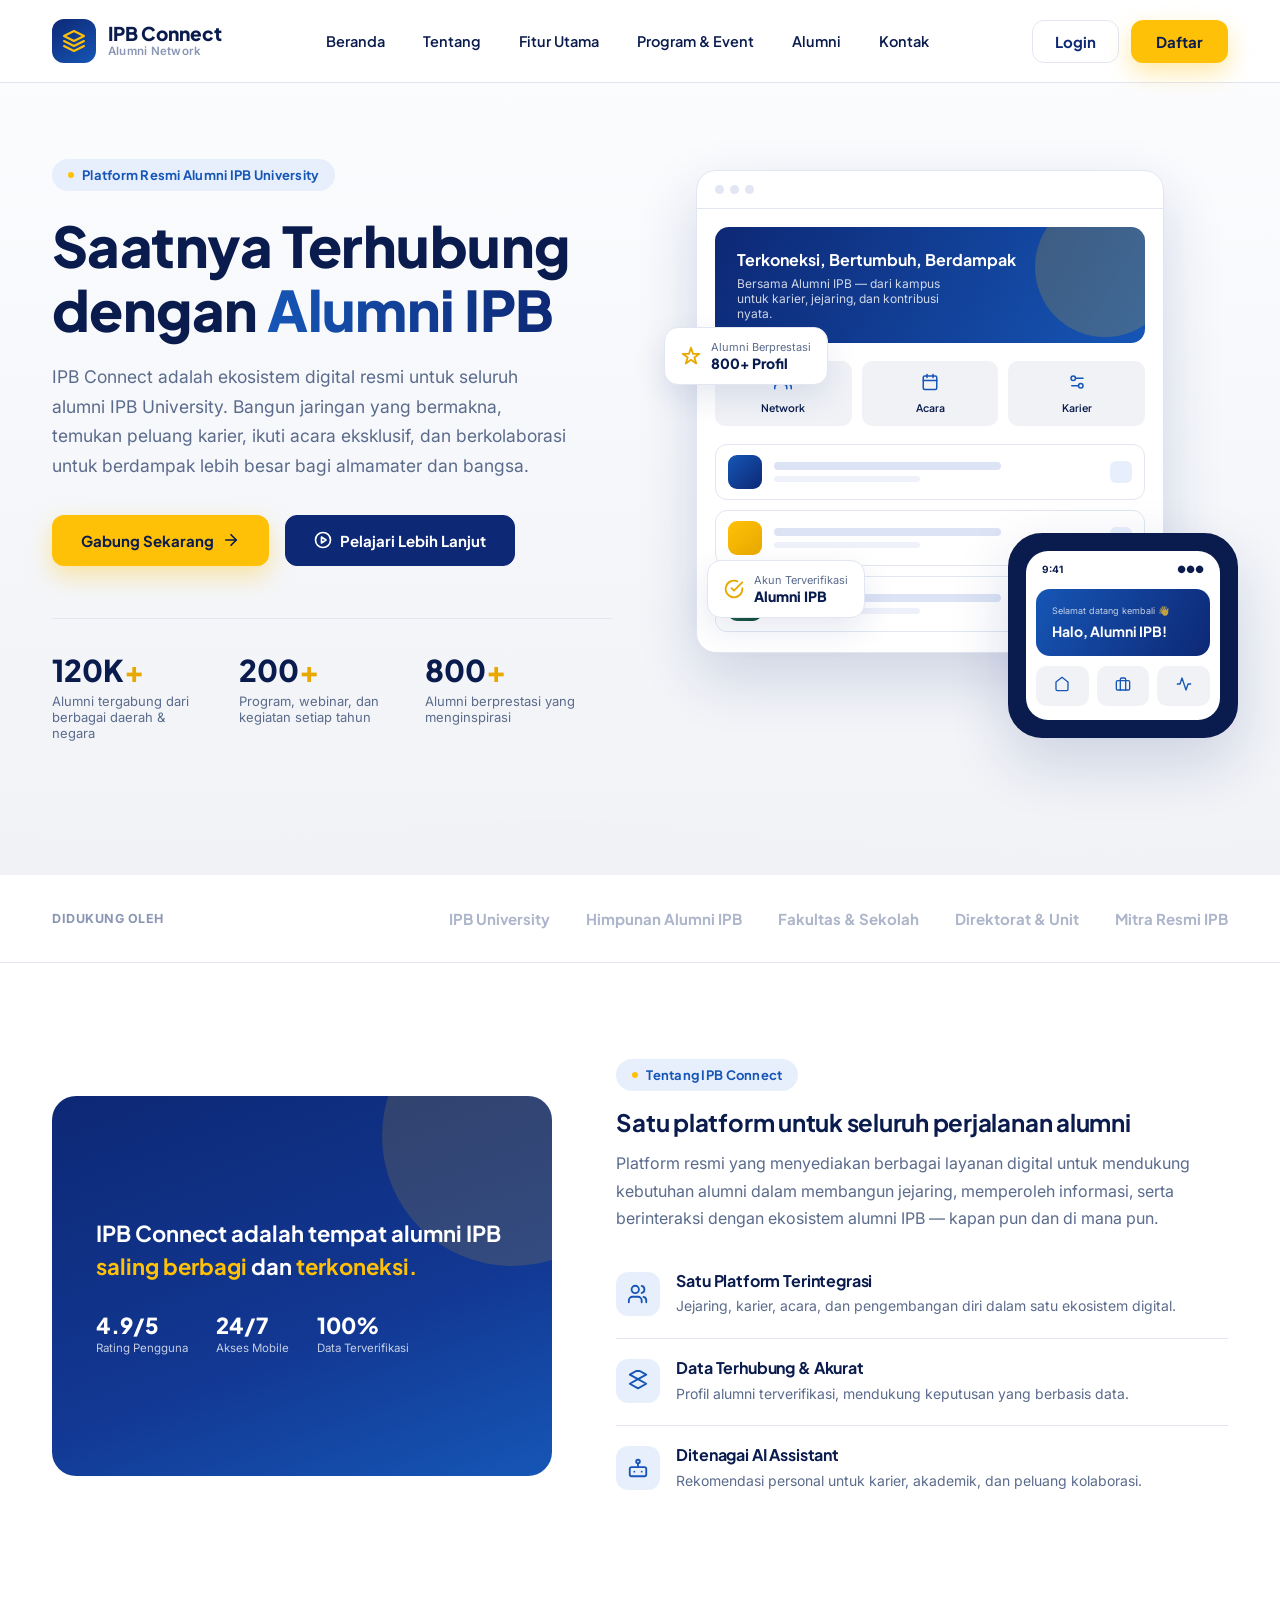
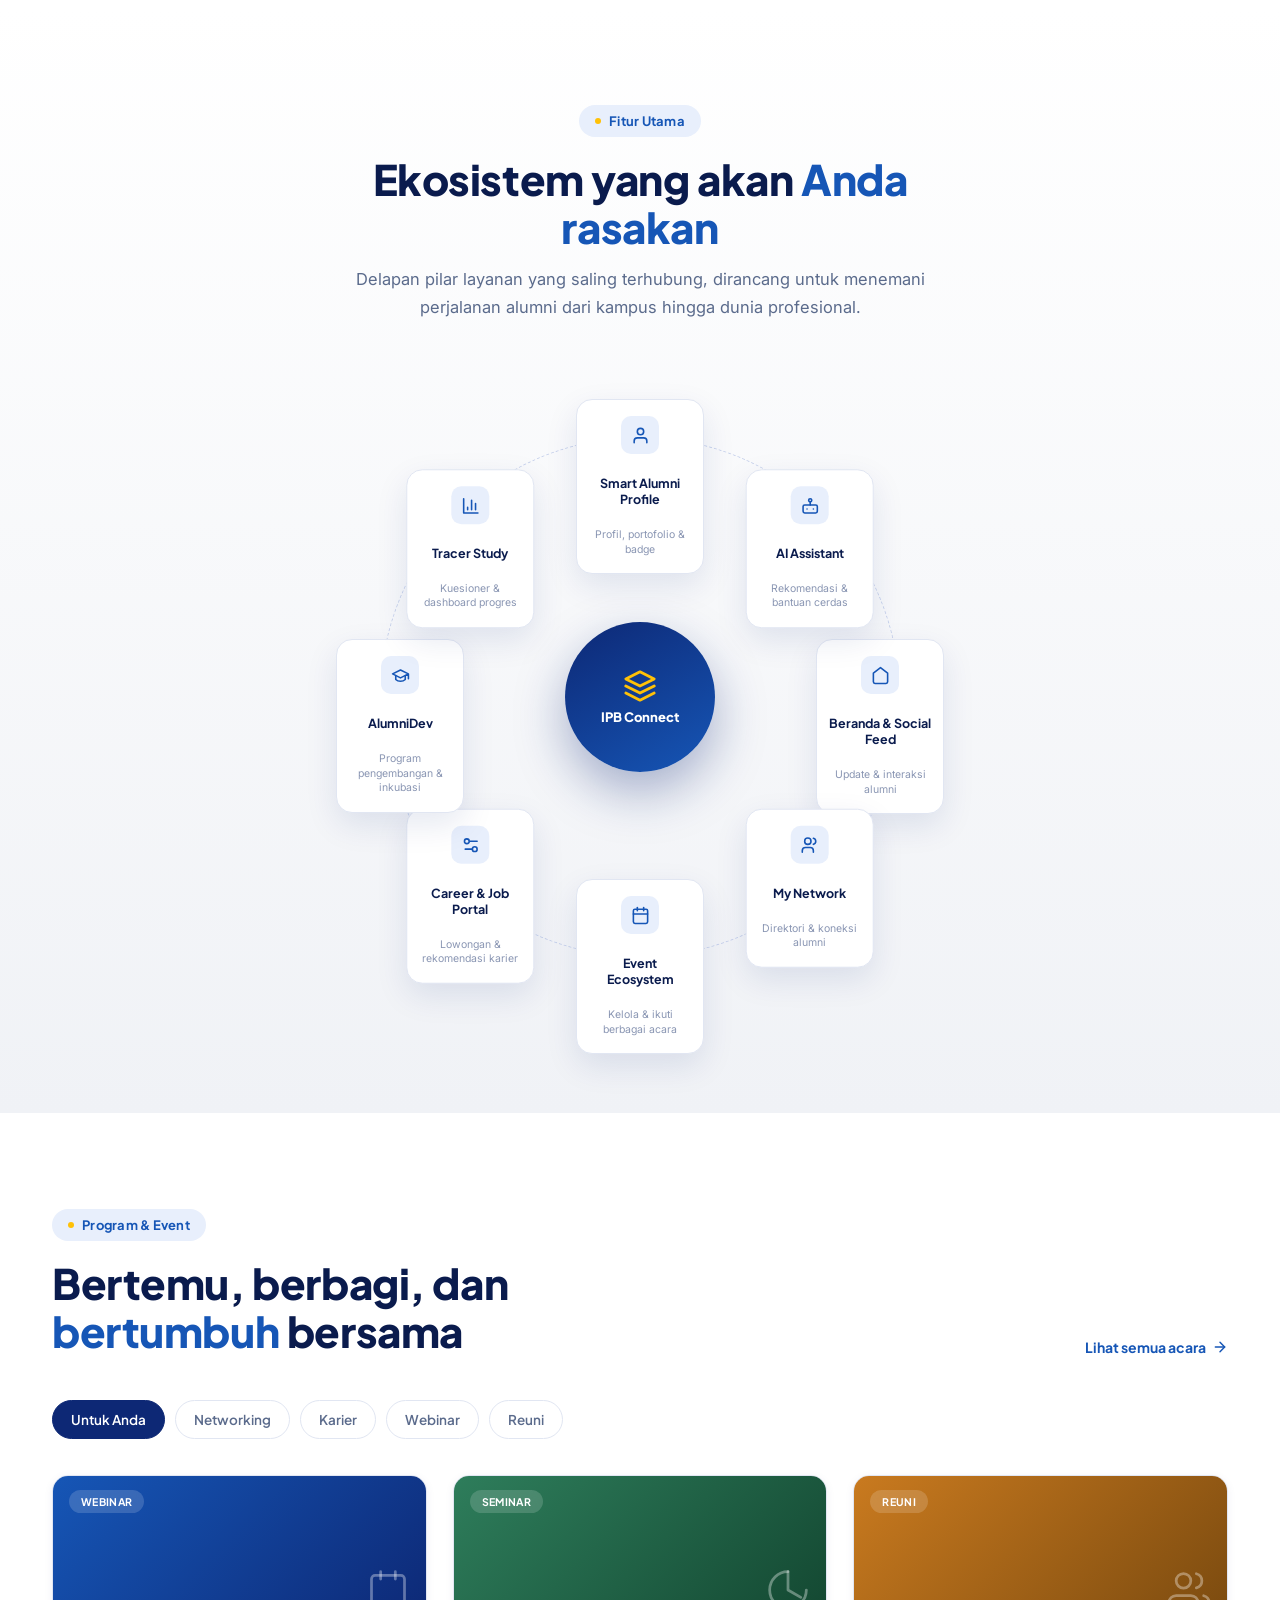
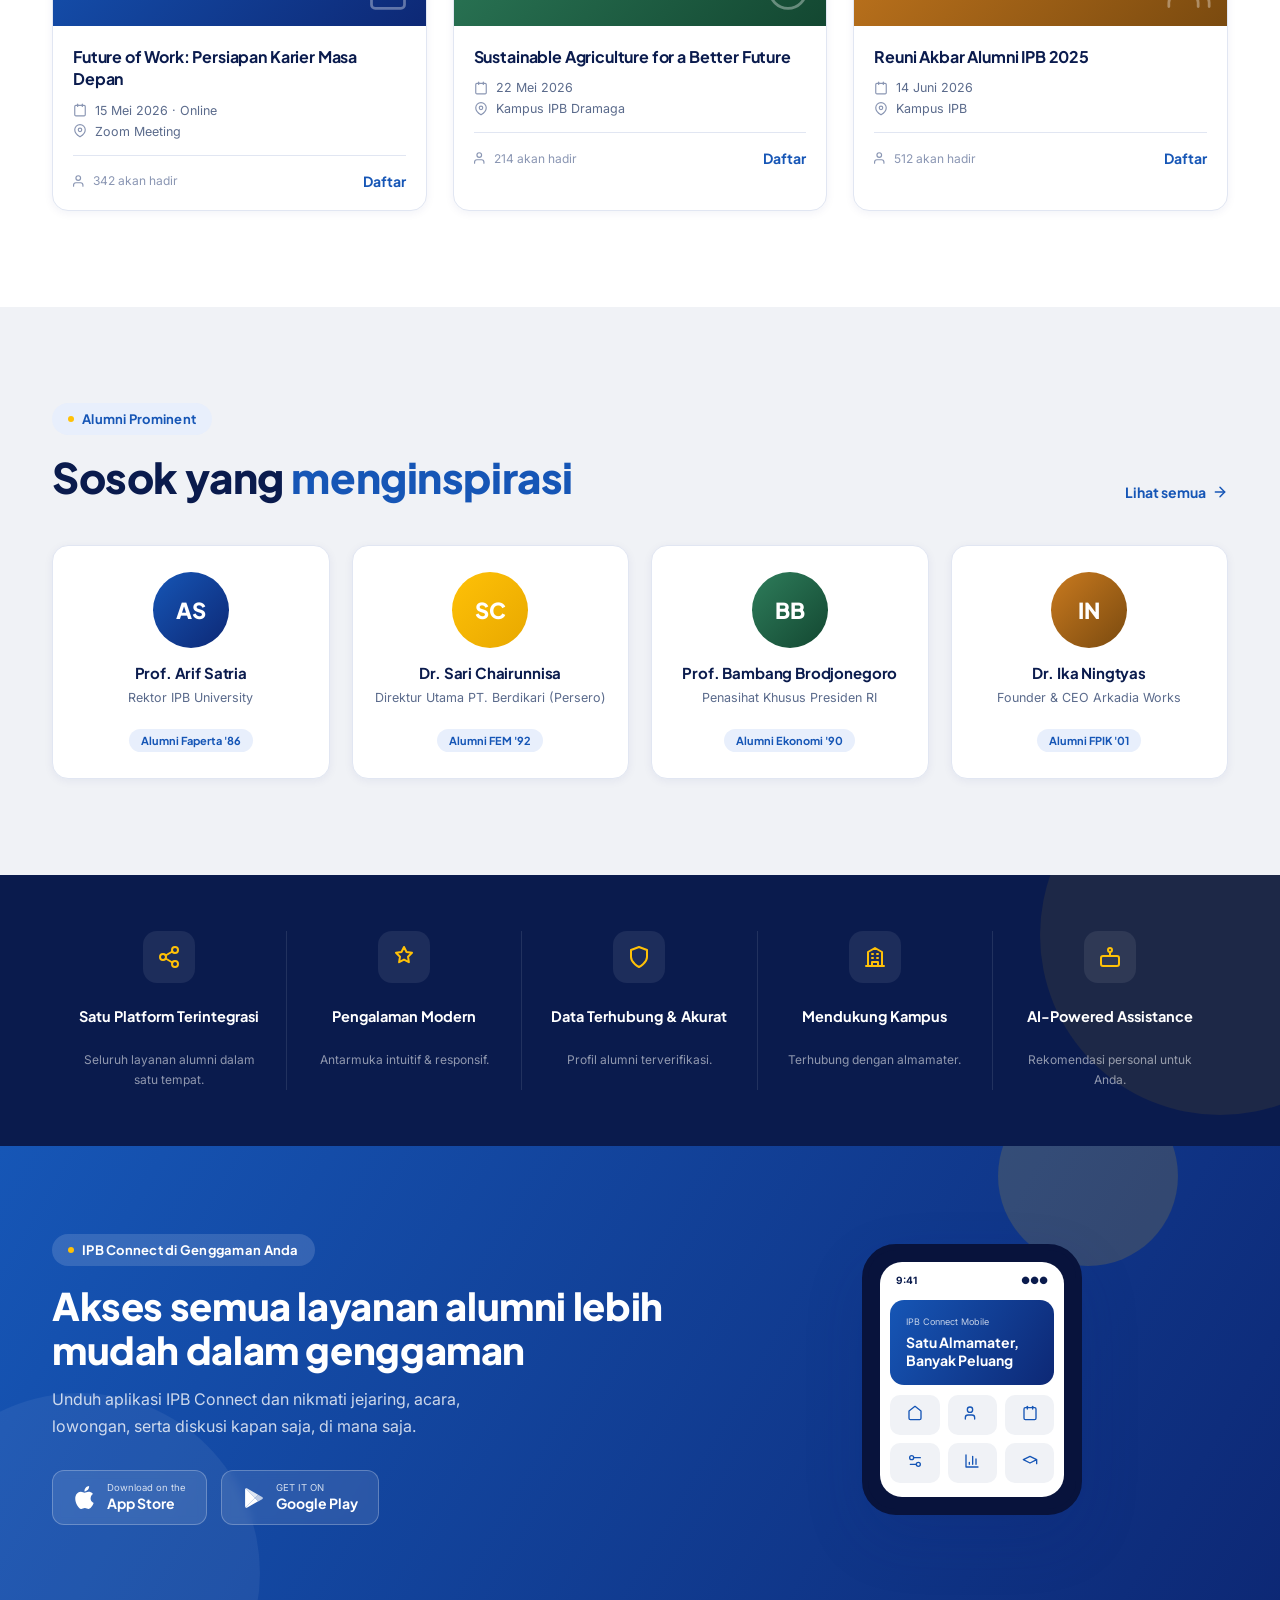
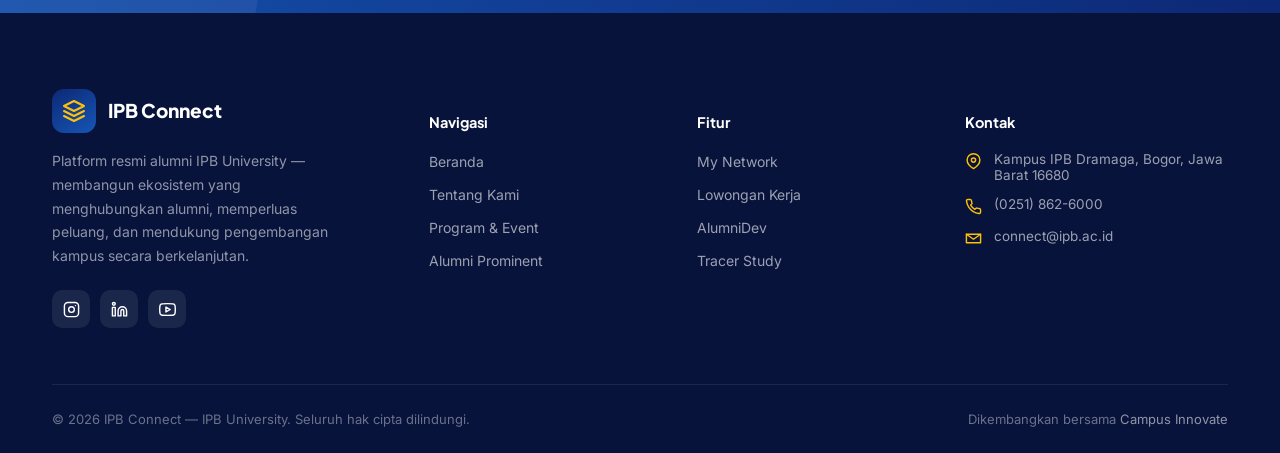
==== commit 380a7f8f: "update web" ====
--- a/index.html
+++ b/index.html
@@ -519,8 +519,8 @@
   <a href="#alumni">Alumni</a>
   <a href="#kontak">Kontak</a>
   <div class="mp-actions">
-    <a href="#" class="btn btn-outline-navy">Login</a>
-    <a href="#" class="btn btn-gold">Daftar Sekarang</a>
+    <a href="dashboard.html" class="btn btn-outline-navy">Login</a>
+    <a href="dashboard.html" class="btn btn-gold">Daftar Sekarang</a>
   </div>
 </div>
 
@@ -532,7 +532,7 @@
       <h1>Saatnya Terhubung dengan <span class="accent">Alumni IPB</span></h1>
       <p class="lede">IPB Connect adalah ekosistem digital resmi untuk seluruh alumni IPB University. Bangun jaringan yang bermakna, temukan peluang karier, ikuti acara eksklusif, dan berkolaborasi untuk berdampak lebih besar bagi almamater dan bangsa.</p>
       <div class="hero-actions">
-        <a href="#" class="btn btn-gold">Gabung Sekarang
+        <a href="dashboard.html" class="btn btn-gold">Gabung Sekarang
           <svg viewBox="0 0 24 24" fill="none" stroke="currentColor" stroke-width="2.2" stroke-linecap="round" stroke-linejoin="round"><line x1="5" y1="12" x2="19" y2="12"/><polyline points="12 5 19 12 12 19"/></svg>
         </a>
         <a href="#ekosistem" class="btn btn-ghost">
@@ -748,7 +748,7 @@
         <span class="eyebrow"><span class="dot"></span> Program &amp; Event</span>
         <h2 style="margin-top:18px;">Bertemu, berbagi, dan <span class="accent">bertumbuh</span> bersama</h2>
       </div>
-      <a href="#" class="link-arrow">Lihat semua acara
+      <a href="dashboard.html" class="link-arrow">Lihat semua acara
         <svg viewBox="0 0 24 24" fill="none" stroke="currentColor" stroke-width="2.2" stroke-linecap="round" stroke-linejoin="round"><line x1="5" y1="12" x2="19" y2="12"/><polyline points="12 5 19 12 12 19"/></svg>
       </a>
     </div>
@@ -775,7 +775,7 @@
           </div>
           <div class="event-footer">
             <span class="attendees"><svg viewBox="0 0 24 24" fill="none" stroke="currentColor" stroke-width="2" stroke-linecap="round" stroke-linejoin="round"><path d="M17 21v-2a4 4 0 0 0-4-4H5a4 4 0 0 0-4 4v2"/><circle cx="9" cy="7" r="4"/></svg> 342 akan hadir</span>
-            <a href="#" class="link-arrow">Daftar</a>
+            <a href="dashboard.html" class="link-arrow">Daftar</a>
           </div>
         </div>
       </div>
@@ -793,7 +793,7 @@
           </div>
           <div class="event-footer">
             <span class="attendees"><svg viewBox="0 0 24 24" fill="none" stroke="currentColor" stroke-width="2" stroke-linecap="round" stroke-linejoin="round"><path d="M17 21v-2a4 4 0 0 0-4-4H5a4 4 0 0 0-4 4v2"/><circle cx="9" cy="7" r="4"/></svg> 214 akan hadir</span>
-            <a href="#" class="link-arrow">Daftar</a>
+            <a href="dashboard.html" class="link-arrow">Daftar</a>
           </div>
         </div>
       </div>
@@ -827,7 +827,7 @@
         <span class="eyebrow"><span class="dot"></span> Alumni Prominent</span>
         <h2 style="margin-top:18px;">Sosok yang <span class="accent">menginspirasi</span></h2>
       </div>
-      <a href="#" class="link-arrow">Lihat semua
+      <a href="dashboard.html" class="link-arrow">Lihat semua
         <svg viewBox="0 0 24 24" fill="none" stroke="currentColor" stroke-width="2.2" stroke-linecap="round" stroke-linejoin="round"><line x1="5" y1="12" x2="19" y2="12"/><polyline points="12 5 19 12 12 19"/></svg>
       </a>
     </div>
@@ -905,11 +905,11 @@
         <h2 style="margin-top:18px;">Akses semua layanan alumni lebih mudah dalam genggaman</h2>
         <p>Unduh aplikasi IPB Connect dan nikmati jejaring, acara, lowongan, serta diskusi kapan saja, di mana saja.</p>
         <div class="store-badges">
-          <a href="#" class="store-badge">
+          <a href="dashboard.html" class="store-badge">
             <svg viewBox="0 0 24 24" fill="currentColor"><path d="M17.6 12.3c0-2.9 2.3-4.2 2.4-4.3-1.3-1.9-3.4-2.2-4.1-2.2-1.7-.2-3.4 1-4.3 1-.9 0-2.2-1-3.7-1-1.9 0-3.7 1.1-4.7 2.8-2 3.5-.5 8.6 1.4 11.4 1 1.4 2.1 2.9 3.6 2.9 1.4-.1 2-.9 3.7-.9 1.7 0 2.2.9 3.7.9 1.5 0 2.5-1.4 3.5-2.8 1.1-1.6 1.5-3.1 1.5-3.2-.1 0-3-1.1-3-4.6zM14.9 3.8c.8-1 1.4-2.4 1.2-3.8-1.2.1-2.6.8-3.4 1.8-.7.8-1.4 2.2-1.2 3.6 1.3.1 2.6-.7 3.4-1.6z"/></svg>
             <div><span class="s1">Download on the</span><span class="s2">App Store</span></div>
           </a>
-          <a href="#" class="store-badge">
+          <a href="dashboard.html" class="store-badge">
             <svg viewBox="0 0 24 24" fill="currentColor"><path d="M3.6 2.6c-.3.3-.5.8-.5 1.4v16c0 .6.2 1.1.5 1.4l.1.1L13 12v-.1L3.7 2.5l-.1.1z"/><path d="M16.2 15.2L13 12l3.2-3.2 3.9 2.2c1.1.6 1.1 1.6 0 2.2l-3.9 2.2z" opacity=".7"/><path d="M16.2 15.2L13 12 3.6 21.4c.4.4 1 .4 1.7 0l10.9-6.2z"/><path d="M16.2 8.8L5.3 2.6c-.7-.4-1.3-.4-1.7 0L13 12l3.2-3.2z" opacity=".85"/></svg>
             <div><span class="s1">GET IT ON</span><span class="s2">Google Play</span></div>
           </a>
